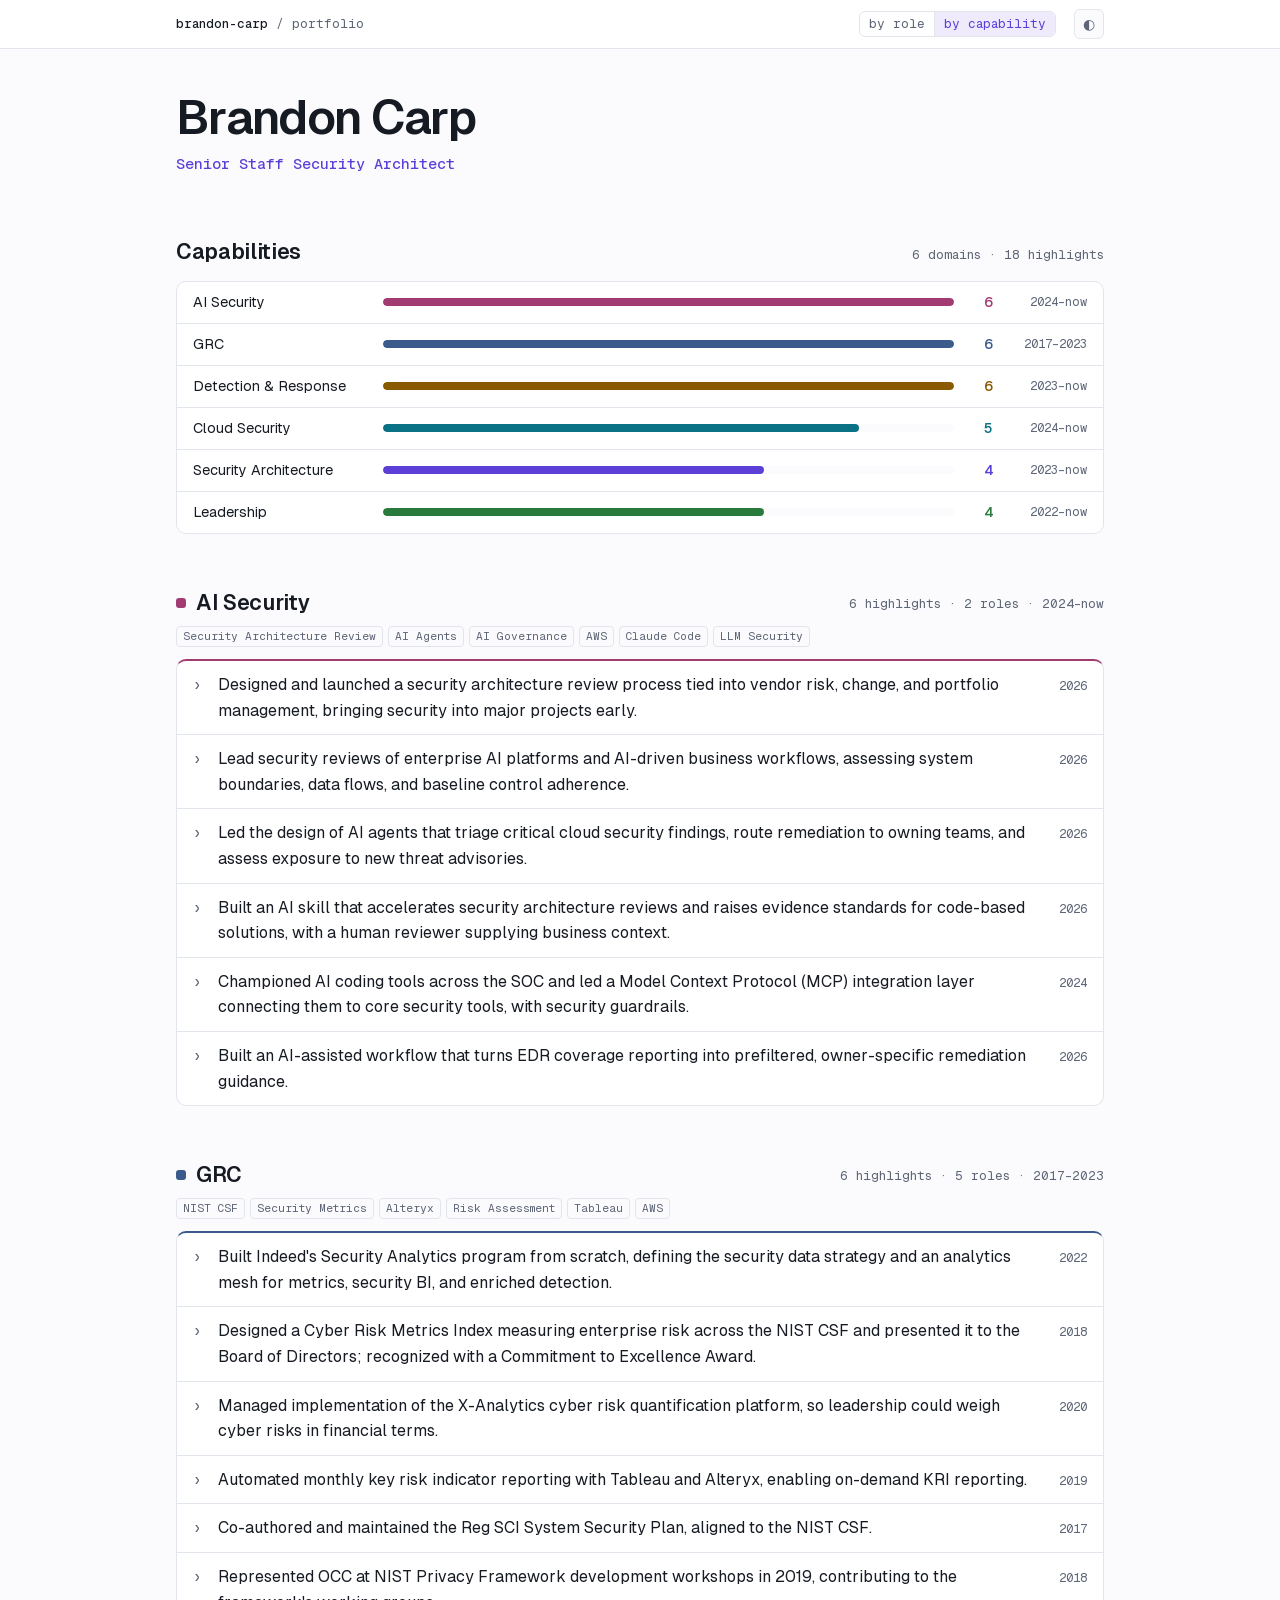
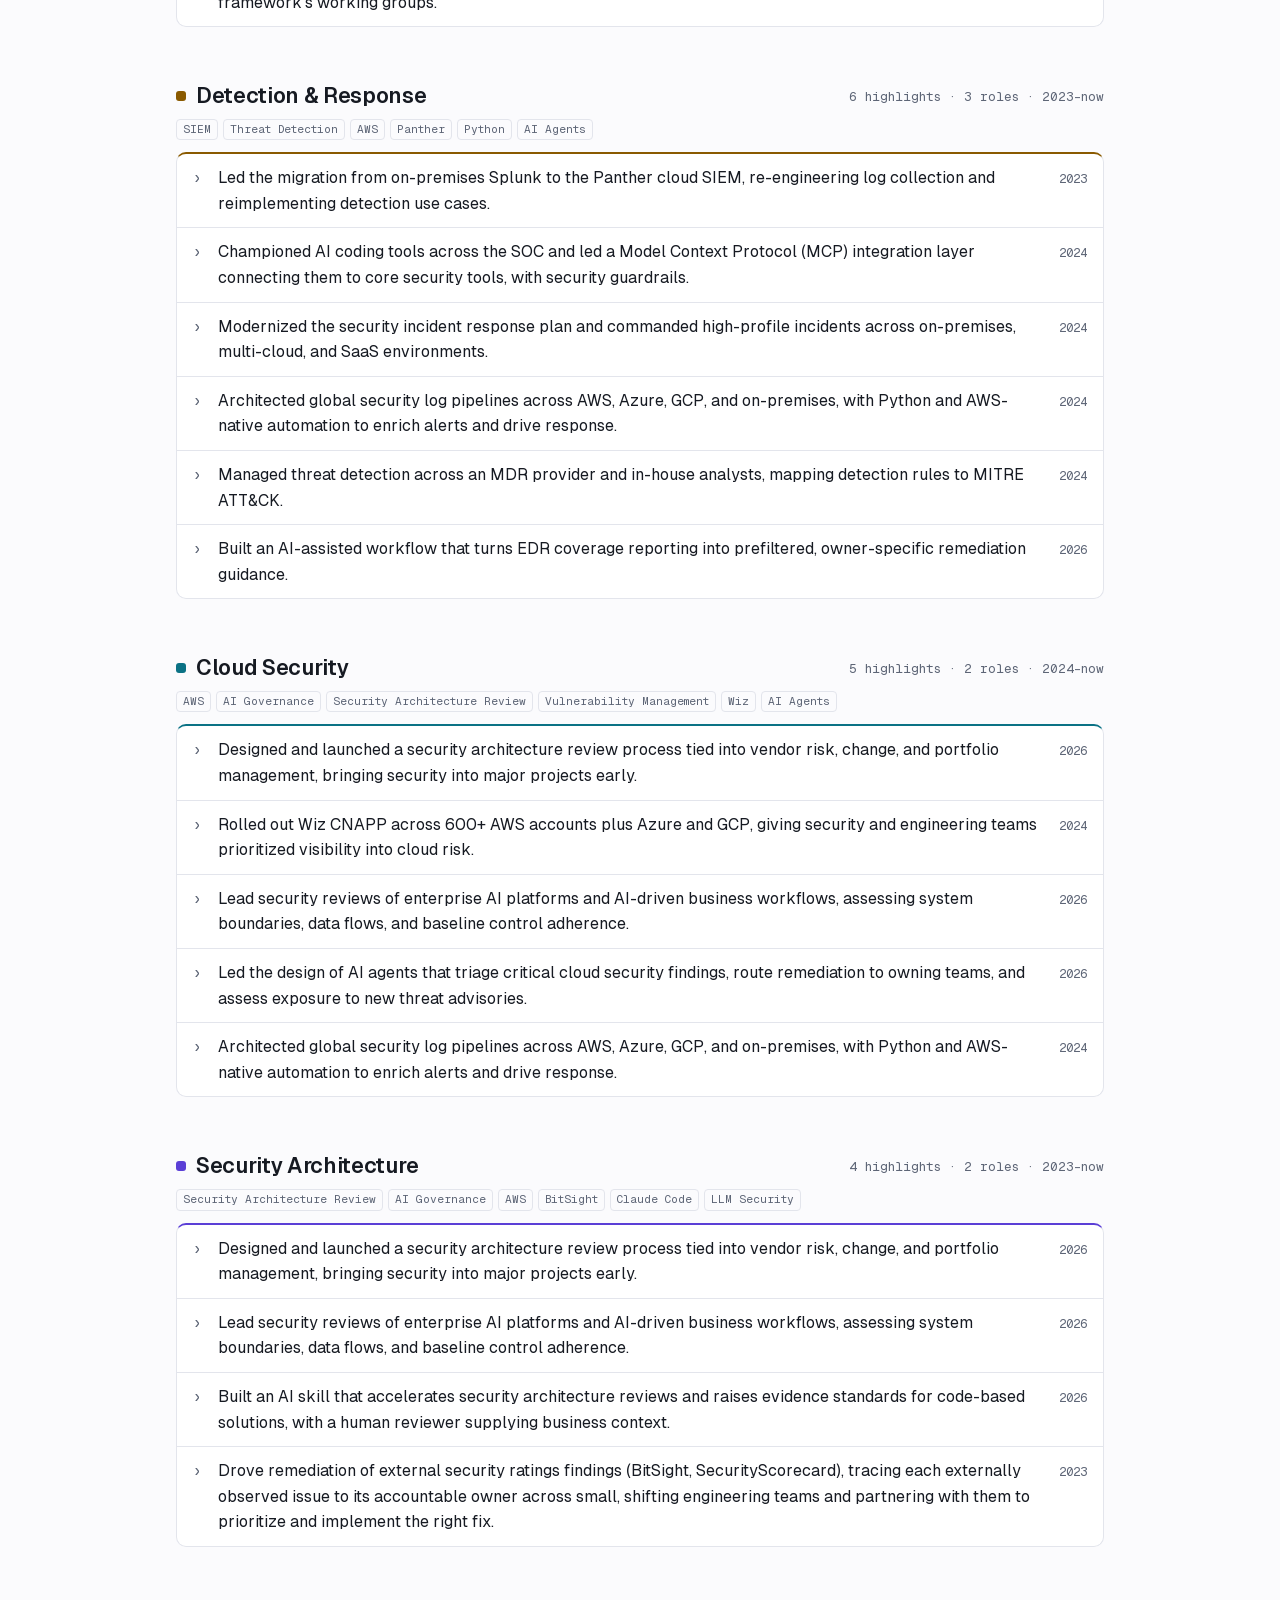
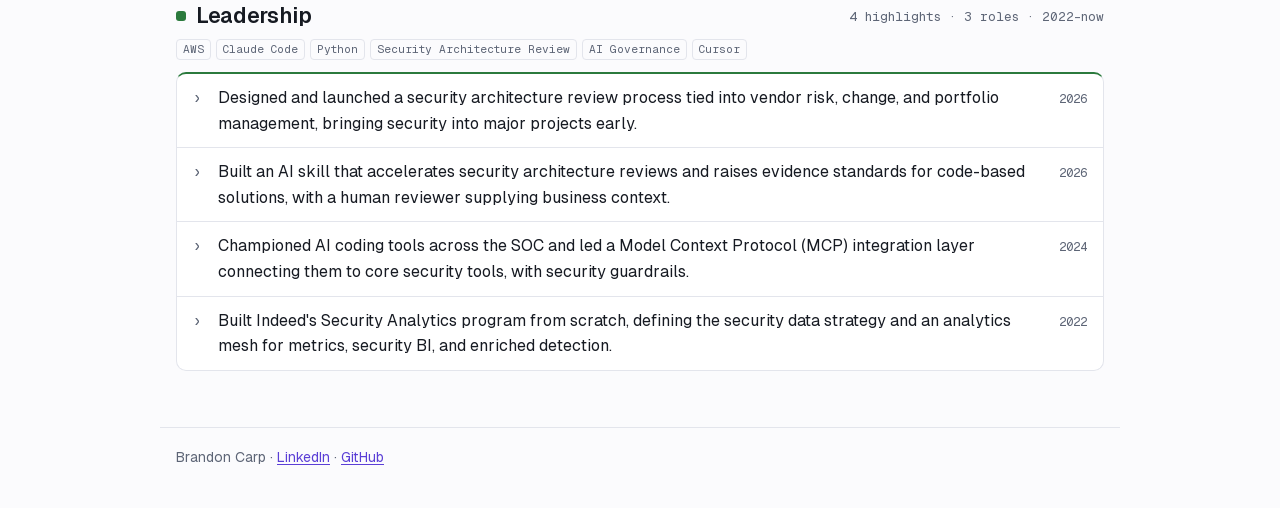
==== capabilities.html @ c4ec73d4 "site: publish from resume-management@253ec4c" ====
<!doctype html>
<html lang="en">
<head>
  <meta charset="utf-8">
  <meta name="viewport" content="width=device-width, initial-scale=1">
  <title>Brandon Carp · by capability</title>
  <meta name="description" content="Security architect on Diligent&#39;s Security Architecture and Engineering team, focused on cloud and AI security. I lead security architecture reviews, including reviews of enterprise AI platforms, and previously ran cloud security, threat detection, and incident response in Diligent&#39;s security operations. Earlier, I built security analytics and cyber risk metrics programs at Indeed and OCC.">
  <link rel="canonical" href="https://carpf1sh.github.io/resume/capabilities.html">
  <meta property="og:type" content="profile">
  <meta property="og:title" content="Brandon Carp · by capability">
  <meta property="og:description" content="Security architect on Diligent&#39;s Security Architecture and Engineering team, focused on cloud and AI security. I lead security architecture reviews, including reviews of enterprise AI platforms, and previously ran cloud security, threat detection, and incident response in Diligent&#39;s security operations. Earlier, I built security analytics and cyber risk metrics programs at Indeed and OCC.">
  <meta property="og:url" content="https://carpf1sh.github.io/resume/capabilities.html">
  <meta name="twitter:card" content="summary">
  <meta name="color-scheme" content="light dark">
  <link rel="preload" href="fonts/Geist-Variable.woff2" as="font" type="font/woff2" crossorigin>
  <link rel="stylesheet" href="style.css">
</head>
<body>
<a class="skip" href="#main">Skip to content</a>
<header class="bar">
  <div class="wrap">
    <a class="bar-id" href="./"><b>brandon-carp</b> / portfolio</a>
    <nav aria-label="Views">
      <span class="views"><a href="./">by role</a><a href="capabilities.html" aria-current="page">by capability</a></span>
      <button class="theme" type="button" aria-label="Toggle dark mode" hidden>◐</button>
    </nav>
  </div>
</header>

<main id="main" class="wrap">
  <div class="hero">
    <h1>Brandon Carp</h1>
<p class="headline">Senior Staff Security Architect</p>  </div>

  <section id="map" aria-labelledby="map-h">
    <div class="sec-head">
      <h2 id="map-h">Capabilities</h2>
      <span class="count">6 domains · 18 highlights</span>
    </div>
    <ol class="capmap">
      <li class="d-ai-security"><a href="#cap-ai-security">
        <span class="cm-label">AI Security</span>
        <span class="cm-bar" aria-hidden="true"><i style="--w: 100.0%"></i></span>
        <span class="cm-n">6</span>
        <time class="cm-span">2024–now</time>
      </a></li>
      <li class="d-grc"><a href="#cap-grc">
        <span class="cm-label">GRC</span>
        <span class="cm-bar" aria-hidden="true"><i style="--w: 100.0%"></i></span>
        <span class="cm-n">6</span>
        <time class="cm-span">2017–2023</time>
      </a></li>
      <li class="d-detection-response"><a href="#cap-detection-response">
        <span class="cm-label">Detection &amp; Response</span>
        <span class="cm-bar" aria-hidden="true"><i style="--w: 100.0%"></i></span>
        <span class="cm-n">6</span>
        <time class="cm-span">2023–now</time>
      </a></li>
      <li class="d-cloud-security"><a href="#cap-cloud-security">
        <span class="cm-label">Cloud Security</span>
        <span class="cm-bar" aria-hidden="true"><i style="--w: 83.3%"></i></span>
        <span class="cm-n">5</span>
        <time class="cm-span">2024–now</time>
      </a></li>
      <li class="d-security-architecture"><a href="#cap-security-architecture">
        <span class="cm-label">Security Architecture</span>
        <span class="cm-bar" aria-hidden="true"><i style="--w: 66.7%"></i></span>
        <span class="cm-n">4</span>
        <time class="cm-span">2023–now</time>
      </a></li>
      <li class="d-leadership"><a href="#cap-leadership">
        <span class="cm-label">Leadership</span>
        <span class="cm-bar" aria-hidden="true"><i style="--w: 66.7%"></i></span>
        <span class="cm-n">4</span>
        <time class="cm-span">2022–now</time>
      </a></li>
    </ol>
  </section>

  <section id="cap-ai-security" class="cap d-ai-security" aria-labelledby="cap-ai-security-h">
    <div class="sec-head">
      <h2 id="cap-ai-security-h">AI Security</h2>
      <span class="count">6 highlights · 2 roles · 2024–now</span>
    </div>
<p class="tags cap-skills"><span class="tag">Security Architecture Review</span><span class="tag">AI Agents</span><span class="tag">AI Governance</span><span class="tag">AWS</span><span class="tag">Claude Code</span><span class="tag">LLM Security</span></p>    <ul class="evidence">
      <li>
        <details class="ev">
          <summary><span class="ev-text">Designed and launched a security architecture review process tied into vendor risk, change, and portfolio management, bringing security into major projects early.</span><time>2026</time></summary>
          <div class="ev-more">
            <p class="meta"><a href="./#role-diligent-corporation-senior-staff-security-architect">Senior Staff Security Architect · Diligent Corporation</a> · <time>Apr 2026 – Present</time></p>
            <p class="tags">
<a class="pill d-security-architecture" href="#cap-security-architecture">Security Architecture</a><a class="pill d-cloud-security" href="#cap-cloud-security">Cloud Security</a><a class="pill d-leadership" href="#cap-leadership">Leadership</a><span class="tag">AI Governance</span><span class="tag">AWS</span><span class="tag">Risk Assessment</span><span class="tag">Security Architecture Review</span><span class="tag">Stakeholder Management</span><span class="tag">Third-Party Risk Management</span>            </p>
          </div>
        </details>
      </li>
      <li>
        <details class="ev">
          <summary><span class="ev-text">Lead security reviews of enterprise AI platforms and AI-driven business workflows, assessing system boundaries, data flows, and baseline control adherence.</span><time>2026</time></summary>
          <div class="ev-more">
            <p class="meta"><a href="./#role-diligent-corporation-senior-staff-security-architect">Senior Staff Security Architect · Diligent Corporation</a> · <time>Apr 2026 – Present</time></p>
            <p class="tags">
<a class="pill d-security-architecture" href="#cap-security-architecture">Security Architecture</a><a class="pill d-cloud-security" href="#cap-cloud-security">Cloud Security</a><span class="tag">AI Governance</span><span class="tag">AWS</span><span class="tag">LLM Security</span><span class="tag">Security Architecture Review</span>            </p>
          </div>
        </details>
      </li>
      <li>
        <details class="ev">
          <summary><span class="ev-text">Led the design of AI agents that triage critical cloud security findings, route remediation to owning teams, and assess exposure to new threat advisories.</span><time>2026</time></summary>
          <div class="ev-more">
            <p class="meta"><a href="./#role-diligent-corporation-senior-staff-security-architect">Senior Staff Security Architect · Diligent Corporation</a> · <time>Apr 2026 – Present</time></p>
            <p class="tags">
<a class="pill d-cloud-security" href="#cap-cloud-security">Cloud Security</a><span class="tag">AI Agents</span><span class="tag">Vulnerability Management</span><span class="tag">Wiz</span>            </p>
          </div>
        </details>
      </li>
      <li>
        <details class="ev">
          <summary><span class="ev-text">Built an AI skill that accelerates security architecture reviews and raises evidence standards for code-based solutions, with a human reviewer supplying business context.</span><time>2026</time></summary>
          <div class="ev-more">
            <p class="meta"><a href="./#role-diligent-corporation-senior-staff-security-architect">Senior Staff Security Architect · Diligent Corporation</a> · <time>Apr 2026 – Present</time></p>
            <p class="tags">
<a class="pill d-security-architecture" href="#cap-security-architecture">Security Architecture</a><a class="pill d-leadership" href="#cap-leadership">Leadership</a><span class="tag">Claude Code</span><span class="tag">Security Architecture Review</span>            </p>
          </div>
        </details>
      </li>
      <li>
        <details class="ev">
          <summary><span class="ev-text">Championed AI coding tools across the SOC and led a Model Context Protocol (MCP) integration layer connecting them to core security tools, with security guardrails.</span><time>2024</time></summary>
          <div class="ev-more">
            <p class="meta"><a href="./#role-diligent-corporation-manager-security-operations">Manager, Security Operations · Diligent Corporation</a> · <time>Apr 2024 – Mar 2026</time></p>
            <p class="tags">
<a class="pill d-leadership" href="#cap-leadership">Leadership</a><a class="pill d-detection-response" href="#cap-detection-response">Detection &amp; Response</a><span class="tag">Claude Code</span><span class="tag">Cursor</span><span class="tag">LLM Security</span><span class="tag">MCP</span><span class="tag">Python</span>            </p>
          </div>
        </details>
      </li>
      <li>
        <details class="ev">
          <summary><span class="ev-text">Built an AI-assisted workflow that turns EDR coverage reporting into prefiltered, owner-specific remediation guidance.</span><time>2026</time></summary>
          <div class="ev-more">
            <p class="meta"><a href="./#role-diligent-corporation-senior-staff-security-architect">Senior Staff Security Architect · Diligent Corporation</a> · <time>Apr 2026 – Present</time></p>
            <p class="tags">
<a class="pill d-detection-response" href="#cap-detection-response">Detection &amp; Response</a><span class="tag">AI Agents</span><span class="tag">Process Automation</span>            </p>
          </div>
        </details>
      </li>
    </ul>
  </section>
  <section id="cap-grc" class="cap d-grc" aria-labelledby="cap-grc-h">
    <div class="sec-head">
      <h2 id="cap-grc-h">GRC</h2>
      <span class="count">6 highlights · 5 roles · 2017–2023</span>
    </div>
<p class="tags cap-skills"><span class="tag">NIST CSF</span><span class="tag">Security Metrics</span><span class="tag">Alteryx</span><span class="tag">Risk Assessment</span><span class="tag">Tableau</span><span class="tag">AWS</span></p>    <ul class="evidence">
      <li>
        <details class="ev">
          <summary><span class="ev-text">Built Indeed&#39;s Security Analytics program from scratch, defining the security data strategy and an analytics mesh for metrics, security BI, and enriched detection.</span><time>2022</time></summary>
          <div class="ev-more">
            <p class="meta"><a href="./#role-indeed-senior-security-technical-program-manager-analytics">Senior Security Technical Program Manager, Analytics · Indeed</a> · <time>Mar 2022 – Mar 2023</time></p>
            <p class="tags">
<a class="pill d-leadership" href="#cap-leadership">Leadership</a><span class="tag">AWS</span><span class="tag">Data Analytics</span><span class="tag">Python</span><span class="tag">Security Metrics</span><span class="tag">Security Strategy</span><span class="tag">SIEM</span>            </p>
          </div>
        </details>
      </li>
      <li>
        <details class="ev">
          <summary><span class="ev-text">Designed a Cyber Risk Metrics Index measuring enterprise risk across the NIST CSF and presented it to the Board of Directors; recognized with a Commitment to Excellence Award.</span><time>2018</time></summary>
          <div class="ev-more">
            <p class="meta"><a href="./#role-occ-options-clearing-corporation-security-governance-analyst-analytics">Security Governance Analyst, Analytics · OCC (Options Clearing Corporation)</a> · <time>Jul 2018 – Sep 2019</time></p>
            <p class="tags">
<span class="tag">Alteryx</span><span class="tag">NIST CSF</span><span class="tag">Risk Assessment</span><span class="tag">Security Metrics</span><span class="tag">Tableau</span>            </p>
          </div>
        </details>
      </li>
      <li>
        <details class="ev">
          <summary><span class="ev-text">Managed implementation of the X-Analytics cyber risk quantification platform, so leadership could weigh cyber risks in financial terms.</span><time>2020</time></summary>
          <div class="ev-more">
            <p class="meta"><a href="./#role-occ-options-clearing-corporation-associate-principal-security-governance">Associate Principal, Security Governance · OCC (Options Clearing Corporation)</a> · <time>Oct 2020 – Feb 2022</time></p>
            <p class="tags">
<span class="tag">Cyber Risk Quantification</span><span class="tag">Risk Assessment</span>            </p>
          </div>
        </details>
      </li>
      <li>
        <details class="ev">
          <summary><span class="ev-text">Automated monthly key risk indicator reporting with Tableau and Alteryx, enabling on-demand KRI reporting.</span><time>2019</time></summary>
          <div class="ev-more">
            <p class="meta"><a href="./#role-occ-options-clearing-corporation-senior-security-governance-analyst-analytics">Senior Security Governance Analyst, Analytics · OCC (Options Clearing Corporation)</a> · <time>Sep 2019 – Oct 2020</time></p>
            <p class="tags">
<span class="tag">Alteryx</span><span class="tag">Security Metrics</span><span class="tag">Tableau</span>            </p>
          </div>
        </details>
      </li>
      <li>
        <details class="ev">
          <summary><span class="ev-text">Co-authored and maintained the Reg SCI System Security Plan, aligned to the NIST CSF.</span><time>2017</time></summary>
          <div class="ev-more">
            <p class="meta"><a href="./#role-fdm-group-security-governance-consultant-contractor-for-occ">Security Governance Consultant (contractor for OCC) · FDM Group</a> · <time>Aug 2017 – Jul 2018</time></p>
            <p class="tags">
<span class="tag">NIST CSF</span><span class="tag">Reg SCI</span>            </p>
          </div>
        </details>
      </li>
      <li>
        <details class="ev">
          <summary><span class="ev-text">Represented OCC at NIST Privacy Framework development workshops in 2019, contributing to the framework&#39;s working groups.</span><time>2018</time></summary>
          <div class="ev-more">
            <p class="meta"><a href="./#role-occ-options-clearing-corporation-security-governance-analyst-analytics">Security Governance Analyst, Analytics · OCC (Options Clearing Corporation)</a> · <time>Jul 2018 – Sep 2019</time></p>
            <p class="tags">
<span class="tag">NIST CSF</span><span class="tag">NIST Privacy Framework</span>            </p>
          </div>
        </details>
      </li>
    </ul>
  </section>
  <section id="cap-detection-response" class="cap d-detection-response" aria-labelledby="cap-detection-response-h">
    <div class="sec-head">
      <h2 id="cap-detection-response-h">Detection &amp; Response</h2>
      <span class="count">6 highlights · 3 roles · 2023–now</span>
    </div>
<p class="tags cap-skills"><span class="tag">SIEM</span><span class="tag">Threat Detection</span><span class="tag">AWS</span><span class="tag">Panther</span><span class="tag">Python</span><span class="tag">AI Agents</span></p>    <ul class="evidence">
      <li>
        <details class="ev">
          <summary><span class="ev-text">Led the migration from on-premises Splunk to the Panther cloud SIEM, re-engineering log collection and reimplementing detection use cases.</span><time>2023</time></summary>
          <div class="ev-more">
            <p class="meta"><a href="./#role-diligent-corporation-senior-security-operations-analyst">Senior Security Operations Analyst · Diligent Corporation</a> · <time>May 2023 – Apr 2024</time></p>
            <p class="tags">
<span class="tag">FluentBit</span><span class="tag">Panther</span><span class="tag">SIEM</span><span class="tag">Threat Detection</span>            </p>
          </div>
        </details>
      </li>
      <li>
        <details class="ev">
          <summary><span class="ev-text">Championed AI coding tools across the SOC and led a Model Context Protocol (MCP) integration layer connecting them to core security tools, with security guardrails.</span><time>2024</time></summary>
          <div class="ev-more">
            <p class="meta"><a href="./#role-diligent-corporation-manager-security-operations">Manager, Security Operations · Diligent Corporation</a> · <time>Apr 2024 – Mar 2026</time></p>
            <p class="tags">
<a class="pill d-leadership" href="#cap-leadership">Leadership</a><a class="pill d-ai-security" href="#cap-ai-security">AI Security</a><span class="tag">Claude Code</span><span class="tag">Cursor</span><span class="tag">LLM Security</span><span class="tag">MCP</span><span class="tag">Python</span>            </p>
          </div>
        </details>
      </li>
      <li>
        <details class="ev">
          <summary><span class="ev-text">Modernized the security incident response plan and commanded high-profile incidents across on-premises, multi-cloud, and SaaS environments.</span><time>2024</time></summary>
          <div class="ev-more">
            <p class="meta"><a href="./#role-diligent-corporation-manager-security-operations">Manager, Security Operations · Diligent Corporation</a> · <time>Apr 2024 – Mar 2026</time></p>
            <p class="tags">
<span class="tag">AWS</span><span class="tag">Azure</span><span class="tag">GCP</span><span class="tag">Incident Response</span>            </p>
          </div>
        </details>
      </li>
      <li>
        <details class="ev">
          <summary><span class="ev-text">Architected global security log pipelines across AWS, Azure, GCP, and on-premises, with Python and AWS-native automation to enrich alerts and drive response.</span><time>2024</time></summary>
          <div class="ev-more">
            <p class="meta"><a href="./#role-diligent-corporation-manager-security-operations">Manager, Security Operations · Diligent Corporation</a> · <time>Apr 2024 – Mar 2026</time></p>
            <p class="tags">
<a class="pill d-cloud-security" href="#cap-cloud-security">Cloud Security</a><span class="tag">AWS</span><span class="tag">CloudTrail</span><span class="tag">GuardDuty</span><span class="tag">Lambda</span><span class="tag">Python</span><span class="tag">SIEM</span><span class="tag">Threat Detection</span>            </p>
          </div>
        </details>
      </li>
      <li>
        <details class="ev">
          <summary><span class="ev-text">Managed threat detection across an MDR provider and in-house analysts, mapping detection rules to MITRE ATT&amp;CK.</span><time>2024</time></summary>
          <div class="ev-more">
            <p class="meta"><a href="./#role-diligent-corporation-manager-security-operations">Manager, Security Operations · Diligent Corporation</a> · <time>Apr 2024 – Mar 2026</time></p>
            <p class="tags">
<span class="tag">MITRE ATT&amp;CK</span><span class="tag">Panther</span><span class="tag">SIEM</span><span class="tag">Threat Detection</span>            </p>
          </div>
        </details>
      </li>
      <li>
        <details class="ev">
          <summary><span class="ev-text">Built an AI-assisted workflow that turns EDR coverage reporting into prefiltered, owner-specific remediation guidance.</span><time>2026</time></summary>
          <div class="ev-more">
            <p class="meta"><a href="./#role-diligent-corporation-senior-staff-security-architect">Senior Staff Security Architect · Diligent Corporation</a> · <time>Apr 2026 – Present</time></p>
            <p class="tags">
<a class="pill d-ai-security" href="#cap-ai-security">AI Security</a><span class="tag">AI Agents</span><span class="tag">Process Automation</span>            </p>
          </div>
        </details>
      </li>
    </ul>
  </section>
  <section id="cap-cloud-security" class="cap d-cloud-security" aria-labelledby="cap-cloud-security-h">
    <div class="sec-head">
      <h2 id="cap-cloud-security-h">Cloud Security</h2>
      <span class="count">5 highlights · 2 roles · 2024–now</span>
    </div>
<p class="tags cap-skills"><span class="tag">AWS</span><span class="tag">AI Governance</span><span class="tag">Security Architecture Review</span><span class="tag">Vulnerability Management</span><span class="tag">Wiz</span><span class="tag">AI Agents</span></p>    <ul class="evidence">
      <li>
        <details class="ev">
          <summary><span class="ev-text">Designed and launched a security architecture review process tied into vendor risk, change, and portfolio management, bringing security into major projects early.</span><time>2026</time></summary>
          <div class="ev-more">
            <p class="meta"><a href="./#role-diligent-corporation-senior-staff-security-architect">Senior Staff Security Architect · Diligent Corporation</a> · <time>Apr 2026 – Present</time></p>
            <p class="tags">
<a class="pill d-security-architecture" href="#cap-security-architecture">Security Architecture</a><a class="pill d-ai-security" href="#cap-ai-security">AI Security</a><a class="pill d-leadership" href="#cap-leadership">Leadership</a><span class="tag">AI Governance</span><span class="tag">AWS</span><span class="tag">Risk Assessment</span><span class="tag">Security Architecture Review</span><span class="tag">Stakeholder Management</span><span class="tag">Third-Party Risk Management</span>            </p>
          </div>
        </details>
      </li>
      <li>
        <details class="ev">
          <summary><span class="ev-text">Rolled out Wiz CNAPP across 600+ AWS accounts plus Azure and GCP, giving security and engineering teams prioritized visibility into cloud risk.</span><time>2024</time></summary>
          <div class="ev-more">
            <p class="meta"><a href="./#role-diligent-corporation-manager-security-operations">Manager, Security Operations · Diligent Corporation</a> · <time>Apr 2024 – Mar 2026</time></p>
            <p class="tags">
<span class="tag">AWS</span><span class="tag">Azure</span><span class="tag">CNAPP</span><span class="tag">CSPM</span><span class="tag">GCP</span><span class="tag">Vulnerability Management</span><span class="tag">Wiz</span>            </p>
          </div>
        </details>
      </li>
      <li>
        <details class="ev">
          <summary><span class="ev-text">Lead security reviews of enterprise AI platforms and AI-driven business workflows, assessing system boundaries, data flows, and baseline control adherence.</span><time>2026</time></summary>
          <div class="ev-more">
            <p class="meta"><a href="./#role-diligent-corporation-senior-staff-security-architect">Senior Staff Security Architect · Diligent Corporation</a> · <time>Apr 2026 – Present</time></p>
            <p class="tags">
<a class="pill d-ai-security" href="#cap-ai-security">AI Security</a><a class="pill d-security-architecture" href="#cap-security-architecture">Security Architecture</a><span class="tag">AI Governance</span><span class="tag">AWS</span><span class="tag">LLM Security</span><span class="tag">Security Architecture Review</span>            </p>
          </div>
        </details>
      </li>
      <li>
        <details class="ev">
          <summary><span class="ev-text">Led the design of AI agents that triage critical cloud security findings, route remediation to owning teams, and assess exposure to new threat advisories.</span><time>2026</time></summary>
          <div class="ev-more">
            <p class="meta"><a href="./#role-diligent-corporation-senior-staff-security-architect">Senior Staff Security Architect · Diligent Corporation</a> · <time>Apr 2026 – Present</time></p>
            <p class="tags">
<a class="pill d-ai-security" href="#cap-ai-security">AI Security</a><span class="tag">AI Agents</span><span class="tag">Vulnerability Management</span><span class="tag">Wiz</span>            </p>
          </div>
        </details>
      </li>
      <li>
        <details class="ev">
          <summary><span class="ev-text">Architected global security log pipelines across AWS, Azure, GCP, and on-premises, with Python and AWS-native automation to enrich alerts and drive response.</span><time>2024</time></summary>
          <div class="ev-more">
            <p class="meta"><a href="./#role-diligent-corporation-manager-security-operations">Manager, Security Operations · Diligent Corporation</a> · <time>Apr 2024 – Mar 2026</time></p>
            <p class="tags">
<a class="pill d-detection-response" href="#cap-detection-response">Detection &amp; Response</a><span class="tag">AWS</span><span class="tag">CloudTrail</span><span class="tag">GuardDuty</span><span class="tag">Lambda</span><span class="tag">Python</span><span class="tag">SIEM</span><span class="tag">Threat Detection</span>            </p>
          </div>
        </details>
      </li>
    </ul>
  </section>
  <section id="cap-security-architecture" class="cap d-security-architecture" aria-labelledby="cap-security-architecture-h">
    <div class="sec-head">
      <h2 id="cap-security-architecture-h">Security Architecture</h2>
      <span class="count">4 highlights · 2 roles · 2023–now</span>
    </div>
<p class="tags cap-skills"><span class="tag">Security Architecture Review</span><span class="tag">AI Governance</span><span class="tag">AWS</span><span class="tag">BitSight</span><span class="tag">Claude Code</span><span class="tag">LLM Security</span></p>    <ul class="evidence">
      <li>
        <details class="ev">
          <summary><span class="ev-text">Designed and launched a security architecture review process tied into vendor risk, change, and portfolio management, bringing security into major projects early.</span><time>2026</time></summary>
          <div class="ev-more">
            <p class="meta"><a href="./#role-diligent-corporation-senior-staff-security-architect">Senior Staff Security Architect · Diligent Corporation</a> · <time>Apr 2026 – Present</time></p>
            <p class="tags">
<a class="pill d-ai-security" href="#cap-ai-security">AI Security</a><a class="pill d-cloud-security" href="#cap-cloud-security">Cloud Security</a><a class="pill d-leadership" href="#cap-leadership">Leadership</a><span class="tag">AI Governance</span><span class="tag">AWS</span><span class="tag">Risk Assessment</span><span class="tag">Security Architecture Review</span><span class="tag">Stakeholder Management</span><span class="tag">Third-Party Risk Management</span>            </p>
          </div>
        </details>
      </li>
      <li>
        <details class="ev">
          <summary><span class="ev-text">Lead security reviews of enterprise AI platforms and AI-driven business workflows, assessing system boundaries, data flows, and baseline control adherence.</span><time>2026</time></summary>
          <div class="ev-more">
            <p class="meta"><a href="./#role-diligent-corporation-senior-staff-security-architect">Senior Staff Security Architect · Diligent Corporation</a> · <time>Apr 2026 – Present</time></p>
            <p class="tags">
<a class="pill d-ai-security" href="#cap-ai-security">AI Security</a><a class="pill d-cloud-security" href="#cap-cloud-security">Cloud Security</a><span class="tag">AI Governance</span><span class="tag">AWS</span><span class="tag">LLM Security</span><span class="tag">Security Architecture Review</span>            </p>
          </div>
        </details>
      </li>
      <li>
        <details class="ev">
          <summary><span class="ev-text">Built an AI skill that accelerates security architecture reviews and raises evidence standards for code-based solutions, with a human reviewer supplying business context.</span><time>2026</time></summary>
          <div class="ev-more">
            <p class="meta"><a href="./#role-diligent-corporation-senior-staff-security-architect">Senior Staff Security Architect · Diligent Corporation</a> · <time>Apr 2026 – Present</time></p>
            <p class="tags">
<a class="pill d-ai-security" href="#cap-ai-security">AI Security</a><a class="pill d-leadership" href="#cap-leadership">Leadership</a><span class="tag">Claude Code</span><span class="tag">Security Architecture Review</span>            </p>
          </div>
        </details>
      </li>
      <li>
        <details class="ev">
          <summary><span class="ev-text">Drove remediation of external security ratings findings (BitSight, SecurityScorecard), tracing each externally observed issue to its accountable owner across small, shifting engineering teams and partnering with them to prioritize and implement the right fix.</span><time>2023</time></summary>
          <div class="ev-more">
            <p class="meta"><a href="./#role-diligent-corporation-senior-security-operations-analyst">Senior Security Operations Analyst · Diligent Corporation</a> · <time>May 2023 – Apr 2024</time></p>
            <p class="tags">
<span class="tag">BitSight</span><span class="tag">SecurityScorecard</span><span class="tag">Vulnerability Management</span>            </p>
          </div>
        </details>
      </li>
    </ul>
  </section>
  <section id="cap-leadership" class="cap d-leadership" aria-labelledby="cap-leadership-h">
    <div class="sec-head">
      <h2 id="cap-leadership-h">Leadership</h2>
      <span class="count">4 highlights · 3 roles · 2022–now</span>
    </div>
<p class="tags cap-skills"><span class="tag">AWS</span><span class="tag">Claude Code</span><span class="tag">Python</span><span class="tag">Security Architecture Review</span><span class="tag">AI Governance</span><span class="tag">Cursor</span></p>    <ul class="evidence">
      <li>
        <details class="ev">
          <summary><span class="ev-text">Designed and launched a security architecture review process tied into vendor risk, change, and portfolio management, bringing security into major projects early.</span><time>2026</time></summary>
          <div class="ev-more">
            <p class="meta"><a href="./#role-diligent-corporation-senior-staff-security-architect">Senior Staff Security Architect · Diligent Corporation</a> · <time>Apr 2026 – Present</time></p>
            <p class="tags">
<a class="pill d-security-architecture" href="#cap-security-architecture">Security Architecture</a><a class="pill d-ai-security" href="#cap-ai-security">AI Security</a><a class="pill d-cloud-security" href="#cap-cloud-security">Cloud Security</a><span class="tag">AI Governance</span><span class="tag">AWS</span><span class="tag">Risk Assessment</span><span class="tag">Security Architecture Review</span><span class="tag">Stakeholder Management</span><span class="tag">Third-Party Risk Management</span>            </p>
          </div>
        </details>
      </li>
      <li>
        <details class="ev">
          <summary><span class="ev-text">Built an AI skill that accelerates security architecture reviews and raises evidence standards for code-based solutions, with a human reviewer supplying business context.</span><time>2026</time></summary>
          <div class="ev-more">
            <p class="meta"><a href="./#role-diligent-corporation-senior-staff-security-architect">Senior Staff Security Architect · Diligent Corporation</a> · <time>Apr 2026 – Present</time></p>
            <p class="tags">
<a class="pill d-security-architecture" href="#cap-security-architecture">Security Architecture</a><a class="pill d-ai-security" href="#cap-ai-security">AI Security</a><span class="tag">Claude Code</span><span class="tag">Security Architecture Review</span>            </p>
          </div>
        </details>
      </li>
      <li>
        <details class="ev">
          <summary><span class="ev-text">Championed AI coding tools across the SOC and led a Model Context Protocol (MCP) integration layer connecting them to core security tools, with security guardrails.</span><time>2024</time></summary>
          <div class="ev-more">
            <p class="meta"><a href="./#role-diligent-corporation-manager-security-operations">Manager, Security Operations · Diligent Corporation</a> · <time>Apr 2024 – Mar 2026</time></p>
            <p class="tags">
<a class="pill d-detection-response" href="#cap-detection-response">Detection &amp; Response</a><a class="pill d-ai-security" href="#cap-ai-security">AI Security</a><span class="tag">Claude Code</span><span class="tag">Cursor</span><span class="tag">LLM Security</span><span class="tag">MCP</span><span class="tag">Python</span>            </p>
          </div>
        </details>
      </li>
      <li>
        <details class="ev">
          <summary><span class="ev-text">Built Indeed&#39;s Security Analytics program from scratch, defining the security data strategy and an analytics mesh for metrics, security BI, and enriched detection.</span><time>2022</time></summary>
          <div class="ev-more">
            <p class="meta"><a href="./#role-indeed-senior-security-technical-program-manager-analytics">Senior Security Technical Program Manager, Analytics · Indeed</a> · <time>Mar 2022 – Mar 2023</time></p>
            <p class="tags">
<a class="pill d-grc" href="#cap-grc">GRC</a><span class="tag">AWS</span><span class="tag">Data Analytics</span><span class="tag">Python</span><span class="tag">Security Metrics</span><span class="tag">Security Strategy</span><span class="tag">SIEM</span>            </p>
          </div>
        </details>
      </li>
    </ul>
  </section>
</main>

<footer class="wrap foot">
  <p>Brandon Carp · <a href="https://www.linkedin.com/in/brandoncarp" rel="me noopener">LinkedIn</a> · <a href="https://github.com/carpf1sh" rel="me noopener">GitHub</a></p>
</footer>
<script src="site.js"></script>
</body>
</html>
---- style.css ----
/* "Signal" design language: the portfolio set like a well-made security product.
   Geist for text, Geist Mono for data (dates, pills, filters). Each domain owns one
   color, used the same way in pills, stat tiles, and the skills matrix. */
/* Self-hosted so the page makes no third-party requests (Geist 1.3.1, SIL OFL: fonts/LICENSE.txt). */
@font-face {
  font-family: "Geist";
  src: url("fonts/Geist-Variable.woff2") format("woff2");
  font-weight: 100 900;
  font-style: normal;
  font-display: swap;
}
@font-face {
  font-family: "Geist Mono";
  src: url("fonts/GeistMono-Variable.woff2") format("woff2");
  font-weight: 100 900;
  font-style: normal;
  font-display: swap;
}
:root {
  --bg: #fbfbfd;
  --surface: #ffffff;
  --text: #161a22;
  --muted: #5d6576;
  --line: #e3e5ec;
  --accent: #5b3fd6;
  --accent-wash: #efebfd;
  --hit: 91 63 214;
  /* domain colors (AA on --surface) */
  --d-security-architecture: #5b3fd6;
  --d-cloud-security: #0b7285;
  --d-ai-security: #a23b72;
  --d-detection-response: #8a5a00;
  --d-grc: #3b5b8c;
  --d-leadership: #2b7a3d;
  --d-appsec: #c0362c;
  --d-iam: #1f64b0;
  --d-devsecops: #5f6b00;
  --d-data-security: #a34a14;
  --d-network-security: #7a3aa8;
  --d-other: #5d6576;
  /* career track: degrees and certifications (roles use --accent) */
  --tk-degree: #1d7a55;
  --tk-cert: #b8481e;
  --f-text: "Geist", system-ui, -apple-system, "Segoe UI", Roboto, sans-serif;
  --f-mono: "Geist Mono", ui-monospace, SFMono-Regular, Consolas, "Liberation Mono", monospace;
  color-scheme: light;
}
@media (prefers-color-scheme: dark) {
  :root:not([data-theme="light"]) {
    --bg: #0d1017;
    --surface: #141823;
    --text: #e7e9f0;
    --muted: #8d95a8;
    --line: #232938;
    --accent: #b3a4ff;
    --accent-wash: #211c3d;
    --hit: 179 164 255;
    --d-security-architecture: #b3a4ff;
    --d-cloud-security: #5fd0e0;
    --d-ai-security: #f39bc8;
    --d-detection-response: #f2c26b;
    --d-grc: #9db8e6;
    --d-leadership: #8fd6a0;
    --d-appsec: #ff958a;
    --d-iam: #8cc0ff;
    --d-devsecops: #c8d26a;
    --d-data-security: #f5ac7c;
    --d-network-security: #d3a8ff;
    --d-other: #8d95a8;
    --tk-degree: #6fd3a5;
    --tk-cert: #f4a27a;
    color-scheme: dark;
  }
}
:root[data-theme="dark"] {
  --bg: #0d1017;
  --surface: #141823;
  --text: #e7e9f0;
  --muted: #8d95a8;
  --line: #232938;
  --accent: #b3a4ff;
  --accent-wash: #211c3d;
  --hit: 179 164 255;
  --d-security-architecture: #b3a4ff;
  --d-cloud-security: #5fd0e0;
  --d-ai-security: #f39bc8;
  --d-detection-response: #f2c26b;
  --d-grc: #9db8e6;
  --d-leadership: #8fd6a0;
  --d-appsec: #ff958a;
  --d-iam: #8cc0ff;
  --d-devsecops: #c8d26a;
  --d-data-security: #f5ac7c;
  --d-network-security: #d3a8ff;
  --d-other: #8d95a8;
  --tk-degree: #6fd3a5;
  --tk-cert: #f4a27a;
  color-scheme: dark;
}

* { box-sizing: border-box; }
html { -webkit-text-size-adjust: 100%; }
body {
  margin: 0;
  background: var(--bg);
  color: var(--text);
  font: 16px/1.6 var(--f-text);
}
a { color: var(--accent); text-underline-offset: 2px; }
h1, h2, h3 { line-height: 1.2; text-wrap: balance; }
p { margin: 0; }
.mono { font-family: var(--f-mono); }
.wrap { max-width: 960px; margin: 0 auto; padding: 0 16px; }
.skip { position: absolute; left: -9999px; }
.skip:focus { left: 16px; top: 8px; background: var(--surface); padding: 4px 8px; z-index: 2; }
:focus-visible { outline: 2px solid var(--accent); outline-offset: 2px; }

/* --- top bar --- */
.bar { border-bottom: 1px solid var(--line); background: var(--surface); font: 0.8rem/1 var(--f-mono); }
.bar .wrap { display: flex; flex-wrap: wrap; align-items: center; justify-content: space-between; gap: 8px 16px; min-height: 48px; padding-block: 8px; }
.bar-id { color: var(--muted); text-decoration: none; }
.bar-id b { color: var(--text); font-weight: 500; }
.bar nav { display: flex; flex-wrap: wrap; align-items: center; gap: 4px 18px; }
.bar nav a { color: var(--muted); text-decoration: none; }
.bar nav a:hover { color: var(--text); }
.bar nav a.resume-pdf { color: var(--accent); }
.theme {
  border: 1px solid var(--line); background: var(--bg); color: var(--muted);
  border-radius: 6px; width: 30px; height: 30px; cursor: pointer; font-size: 0.9rem; line-height: 1;
}
.theme:hover { color: var(--text); }

/* --- hero --- */
.hero { padding: 44px 0 8px; }
.hero h1 { margin: 0; font-size: clamp(2.1rem, 5.5vw, 3rem); font-weight: 600; letter-spacing: -0.035em; line-height: 1.05; }
.headline { margin-top: 10px; font: 500 0.95rem/1.4 var(--f-mono); color: var(--accent); }
.headline .location { color: var(--muted); font-weight: 400; }
.summary { max-width: 64ch; margin-top: 16px; color: var(--muted); font-size: 1.05rem; }
.links { display: flex; flex-wrap: wrap; gap: 8px; margin-top: 20px; }
.links a {
  font: 500 0.82rem/1 var(--f-mono); text-decoration: none; color: var(--text);
  border: 1px solid var(--line); background: var(--surface); border-radius: 6px; padding: 8px 12px;
}
.links a:hover { border-color: var(--accent); }
.links a.resume-pdf { background: var(--text); border-color: var(--text); color: var(--bg); }

/* --- domain stat tiles (also the domain filter) --- */
.domains { list-style: none; margin: 28px 0 0; padding: 0; display: grid; gap: 0; grid-template-columns: repeat(auto-fit, minmax(150px, 1fr));
  border: 1px solid var(--line); border-radius: 10px; background: var(--surface); overflow: hidden; }
.domains li { display: flex; border-right: 1px solid var(--line); border-bottom: 1px solid var(--line); margin: 0 -1px -1px 0; }
.dtile {
  --c: var(--d-other);
  flex: 1; display: grid; gap: 2px; align-content: start; text-align: left; cursor: default;
  font: inherit; color: inherit; background: none; border: 0; padding: 14px 16px; position: relative;
}
.dtile b { font-size: 1.6rem; font-weight: 600; letter-spacing: -0.02em; line-height: 1.1; font-variant-numeric: tabular-nums; color: var(--c); }
.dtile span { font-size: 0.82rem; color: var(--muted); line-height: 1.35; }
.dtile small { font: 0.7rem var(--f-mono); color: var(--muted); }
.js .dtile { cursor: pointer; }
.js .dtile:hover { background: var(--bg); }
.dtile[aria-pressed="true"] { background: var(--accent-wash); }
.dtile[aria-pressed="true"]::after { content: ""; position: absolute; left: 0; right: 0; bottom: 0; height: 3px; background: var(--c); }

/* domain colour hooks */
.d-security-architecture { --c: var(--d-security-architecture); }
.d-cloud-security { --c: var(--d-cloud-security); }
.d-ai-security { --c: var(--d-ai-security); }
.d-detection-response { --c: var(--d-detection-response); }
.d-grc { --c: var(--d-grc); }
.d-leadership { --c: var(--d-leadership); }
.d-appsec { --c: var(--d-appsec); }
.d-iam { --c: var(--d-iam); }
.d-devsecops { --c: var(--d-devsecops); }
.d-data-security { --c: var(--d-data-security); }
.d-network-security { --c: var(--d-network-security); }

/* --- sections --- */
section { margin: 56px 0; scroll-margin-top: 16px; }
/* Entries the career track links to: land with room above, and flash so the eye finds them. */
.role, .card { scroll-margin-top: 16px; }
.role:target, .card:target { animation: tk-flash 1.6s ease-out; }
@keyframes tk-flash { from { background: color-mix(in srgb, var(--accent) 14%, transparent); } }
@media (prefers-reduced-motion: reduce) { .role:target, .card:target { animation: none; outline: 2px solid var(--accent); } }
.sec-head { display: flex; flex-wrap: wrap; align-items: baseline; justify-content: space-between; gap: 4px 16px; margin-bottom: 16px; }
h2 { font-size: 1.35rem; font-weight: 600; letter-spacing: -0.015em; margin: 0; }
.sec-head .count, .note { font: 0.8rem var(--f-mono); color: var(--muted); }
.note { margin: -6px 0 14px; }

/* --- career track: roles on main, degrees branch and merge, certs branch and end when they lapse --- */
.track { margin: 0 0 18px; padding: 14px 16px 12px; border: 1px solid var(--line); border-radius: 10px; background: var(--surface); }
.tk { display: block; width: 100%; height: auto; overflow: visible; }
.tk-narrow { display: none; max-width: 420px; }
.tk-ln { fill: none; stroke-width: 2; }
.tk-ln-role { stroke: var(--accent); stroke-width: 2.5; }
.tk-ln-deg { stroke: var(--tk-degree); }
.tk-ln-cert { stroke: var(--tk-cert); }
.tk-dot { fill: var(--surface); stroke: var(--accent); stroke-width: 2; }
.tk-dot-deg, .tk-tip-deg { stroke: var(--tk-degree); }
.tk-tip { fill: var(--surface); stroke-width: 2; }
.tk-tip-cert { stroke: var(--tk-cert); }
.tk-diamond { fill: var(--tk-cert); stroke: var(--tk-cert); stroke-width: 2; }
.tk-x { stroke: var(--muted); stroke-width: 2; }
.tk-tick { stroke: var(--line); }
.tk-tx { font: 11px var(--f-mono); fill: var(--text); }
.tk-tx-muted { fill: var(--muted); }
.tk-tx-deg { fill: var(--tk-degree); }
.tk-tx-cert { fill: var(--tk-cert); }
.tk-hit { outline: none; }
.tk-hit { cursor: pointer; }
.tk-hit:hover > *, .tk-hit:focus-visible > *, .tk-hit.on > * { stroke-width: 3.5; }
.tk-hit:focus-visible > * { stroke: var(--text); }
.tk-detail { display: flex; flex-wrap: wrap; align-items: baseline; justify-content: space-between; gap: 2px 16px;
  margin-top: 10px; padding: 8px 12px; border-radius: 6px; background: var(--bg); font-size: 0.88rem; }
.tk-detail[hidden] { display: none; }
.tk-detail time { font: 0.78rem var(--f-mono); color: var(--muted); white-space: nowrap; }
.lapsed { font: 0.7rem/1 var(--f-mono); color: var(--muted); border: 1px dashed var(--muted); border-radius: 4px; padding: 2px 5px; }
@media (max-width: 600px) {
  .tk-wide { display: none; }
  .tk-narrow { display: block; }
}

/* --- filter --- */
.filters { margin-bottom: 18px; display: grid; gap: 10px; }
.query {
  display: flex; align-items: center; gap: 10px; border: 1px solid var(--line); background: var(--surface);
  border-radius: 8px; padding: 0 12px; font: 0.88rem var(--f-mono); color: var(--muted);
}
.query:focus-within { border-color: var(--accent); }
.query label { flex: none; }
.query input {
  flex: 1; min-width: 0; font: inherit; color: var(--text); background: none; border: 0; padding: 10px 0; outline: none;
}
.query input::placeholder { color: var(--muted); opacity: 0.8; }
.query kbd { font: inherit; font-size: 0.72rem; border: 1px solid var(--line); border-radius: 4px; padding: 1px 6px; flex: none; }
.chips { display: flex; flex-wrap: wrap; gap: 6px; }
.chip {
  font: 0.76rem/1 var(--f-mono); cursor: pointer;
  border: 1px solid var(--line); background: var(--surface); color: var(--muted);
  border-radius: 5px; padding: 6px 8px;
}
.chip:hover { color: var(--text); border-color: var(--muted); }
.chip[aria-pressed="true"] { background: var(--accent-wash); border-color: var(--accent); color: var(--accent); }
.chips.collapsed .chip-extra:not([aria-pressed="true"]) { display: none; }
.chip-more { border-style: dashed; }
.filter-status { display: flex; flex-wrap: wrap; align-items: center; gap: 6px 8px; font: 0.8rem var(--f-mono); color: var(--muted); min-height: 1.6em; }
.filter-status .tok { color: var(--accent); background: var(--accent-wash); border-radius: 4px; padding: 2px 6px; }
.filter-status button { font: inherit; color: var(--accent); background: none; border: 0; padding: 0; cursor: pointer; text-decoration: underline; text-underline-offset: 2px; }

/* --- experience log --- */
.timeline { list-style: none; margin: 0; padding: 0; border: 1px solid var(--line); border-radius: 10px; background: var(--surface); overflow: hidden; }
.role + .role { border-top: 1px solid var(--line); }
.role-head {
  display: flex; flex-wrap: wrap; align-items: baseline; justify-content: space-between; gap: 2px 16px;
  padding: 12px 16px; background: var(--bg); border-bottom: 1px solid var(--line);
}
.role-empty .role-head { border-bottom: 0; }
.role h3 { margin: 0; font-size: 1rem; font-weight: 600; letter-spacing: -0.005em; }
.role h3 .employer { color: var(--muted); font-weight: 400; }
.role-head time { font: 0.78rem var(--f-mono); color: var(--muted); font-variant-numeric: tabular-nums; white-space: nowrap; }
.items { list-style: none; margin: 0; padding: 0; }
.item { padding: 12px 16px; display: grid; grid-template-columns: minmax(0, 1fr) auto; gap: 8px 20px; align-items: start; }
.item + .item { border-top: 1px solid var(--line); }
.item p { margin: 0; }
.tags { display: flex; flex-wrap: wrap; gap: 5px; }
.item .tags { grid-column: 1 / -1; }
.pill {
  font: 500 0.7rem/1 var(--f-mono); color: var(--c, var(--d-other)); border: 1px solid currentColor; border-radius: 4px;
  padding: 4px 6px; background: var(--surface); white-space: nowrap;
}
.tag { font: 0.7rem/1 var(--f-mono); color: var(--muted); background: var(--bg); border: 1px solid var(--line); border-radius: 4px; padding: 4px 6px; }
.filtered-out { display: none !important; }
.empty-state { padding: 16px; color: var(--muted); font: 0.85rem var(--f-mono); }

/* --- skills matrix --- */
.matrix-scroll { overflow-x: auto; border: 1px solid var(--line); border-radius: 10px; background: var(--surface); }
.matrix { border-collapse: collapse; width: 100%; font-size: 0.88rem; }
.matrix th, .matrix td { padding: 6px 10px; border-bottom: 1px solid var(--line); text-align: center; }
.matrix tbody:last-child tr:last-child > * { border-bottom: 0; }
.matrix th[scope="row"], .matrix thead th:first-child { text-align: left; font-weight: 400; white-space: nowrap; }
.matrix thead th { font: 500 0.68rem/1.3 var(--f-mono); color: var(--c, var(--muted)); vertical-align: bottom; text-transform: lowercase; background: var(--bg); padding-top: 10px; }
.matrix .cat th { text-align: left; font: 500 0.7rem var(--f-mono); letter-spacing: 0.06em; text-transform: uppercase; padding-top: 16px; color: var(--muted); }
.matrix td { font: 0.82rem var(--f-mono); font-variant-numeric: tabular-nums; }
.matrix td.hit { background: rgb(var(--hit) / calc(0.08 + 0.12 * var(--n))); color: var(--text); font-weight: 500; }

/* --- cards (certs, projects, education) --- */
.cards { list-style: none; margin: 0; padding: 0; display: grid; gap: 0; grid-template-columns: repeat(auto-fit, minmax(240px, 1fr));
  border: 1px solid var(--line); border-radius: 10px; background: var(--surface); overflow: hidden; }
.card { padding: 14px 16px; border-right: 1px solid var(--line); border-bottom: 1px solid var(--line); margin: 0 -1px -1px 0; min-width: 0; }
.card h3 { margin: 0; font-size: 0.98rem; font-weight: 600; }
.card h3 a { color: inherit; text-decoration-color: var(--line); }
.card h3 a:hover { color: var(--accent); }
.card p { margin-top: 6px; }
.card .tags { margin-top: 10px; }
.meta { font: 0.78rem/1.5 var(--f-mono); color: var(--muted); }

/* --- view switch (by role / by capability) --- */
.views { display: inline-flex; border: 1px solid var(--line); border-radius: 6px; overflow: hidden; }
.bar nav .views a { padding: 6px 9px; }
.bar nav .views a + a { border-left: 1px solid var(--line); }
.bar nav .views a[aria-current="page"] { background: var(--accent-wash); color: var(--accent); }

/* --- capabilities.html --- */
.capmap { list-style: none; margin: 0; padding: 0; border: 1px solid var(--line); border-radius: 10px; background: var(--surface); overflow: hidden; }
.capmap li + li { border-top: 1px solid var(--line); }
.capmap a {
  display: grid; grid-template-columns: minmax(0, 11rem) minmax(0, 1fr) 2.5ch 8ch; align-items: center; gap: 4px 14px;
  padding: 9px 16px; color: inherit; text-decoration: none; font-size: 0.9rem;
}
.capmap a:hover { background: var(--bg); }
.cm-bar { height: 8px; border-radius: 4px; background: var(--bg); overflow: hidden; }
.cm-bar i { display: block; height: 100%; width: var(--w); background: var(--c, var(--d-other)); border-radius: 4px; }
.cm-n { font: 600 0.9rem var(--f-mono); color: var(--c, var(--d-other)); text-align: right; font-variant-numeric: tabular-nums; }
.cm-span { font: 0.76rem var(--f-mono); color: var(--muted); text-align: right; white-space: nowrap; }
.cap .sec-head h2 { display: flex; align-items: center; gap: 10px; }
.cap .sec-head h2::before { content: ""; width: 10px; height: 10px; border-radius: 3px; background: var(--c); flex: none; }
.cap-skills { margin: -6px 0 12px; }
.evidence { list-style: none; margin: 0; padding: 0; border: 1px solid var(--line); border-top: 2px solid var(--c); border-radius: 10px; background: var(--surface); overflow: hidden; }
.evidence li + li { border-top: 1px solid var(--line); }
.ev summary {
  display: grid; grid-template-columns: 1.2ch minmax(0, 1fr) auto; gap: 4px 12px; align-items: baseline;
  padding: 11px 16px; cursor: pointer; list-style: none;
}
.ev summary::-webkit-details-marker { display: none; }
.ev summary::before { content: "›"; font-family: var(--f-mono); color: var(--muted); display: inline-block; }
.ev[open] summary::before { transform: rotate(90deg); color: var(--c); }
.ev summary:hover { background: var(--bg); }
.ev summary time { font: 0.78rem var(--f-mono); color: var(--muted); font-variant-numeric: tabular-nums; }
.ev-more { display: grid; gap: 8px; padding: 0 16px 12px calc(16px + 1.2ch + 12px); }
.ev-more .meta a { color: var(--text); text-decoration-color: var(--line); }
.ev-more .meta a:hover { color: var(--accent); }
a.pill { text-decoration: none; }
a.pill:hover { background: var(--bg); }
@media (max-width: 600px) {
  .capmap a { grid-template-columns: minmax(0, 1fr) 2.5ch; }
  .cm-bar { grid-column: 1 / -1; grid-row: 2; }
  .cm-span { display: none; }
}

/* --- footer --- */
.foot { color: var(--muted); font-size: 0.88rem; border-top: 1px solid var(--line); padding-top: 18px; padding-bottom: 40px; display: grid; gap: 6px; }

/* --- how-it-works.html --- */
.crumb { font: 0.8rem var(--f-mono); margin-bottom: 14px; }
.crumb a { text-decoration: none; }
.toc { display: flex; flex-wrap: wrap; gap: 6px; margin: 28px 0 0; }
.toc a { font: 0.76rem/1 var(--f-mono); color: var(--muted); text-decoration: none; border: 1px solid var(--line); background: var(--surface); border-radius: 5px; padding: 6px 8px; }
.toc a:hover { color: var(--text); border-color: var(--muted); }
.explainer main section > p, .explainer main li, .explainer main dd { max-width: 72ch; }
.explainer main section > p + p { margin-top: 12px; }
.explainer section > h2 { margin-bottom: 14px; }
code { font-family: var(--f-mono); font-size: 0.86em; background: var(--accent-wash); color: var(--text); border-radius: 4px; padding: 1px 5px; }
.stats { list-style: none; margin: 28px 0 0; padding: 0; display: grid; gap: 0; grid-template-columns: repeat(auto-fit, minmax(150px, 1fr));
  border: 1px solid var(--line); border-radius: 10px; background: var(--surface); overflow: hidden; }
.stats li { padding: 14px 16px; border-right: 1px solid var(--line); border-bottom: 1px solid var(--line); margin: 0 -1px -1px 0; }
.stats strong { display: block; font-size: 1.6rem; font-weight: 600; line-height: 1.1; color: var(--accent); letter-spacing: -0.02em; font-variant-numeric: tabular-nums; }
.stats span { color: var(--muted); font-size: 0.82rem; }
.layers { display: grid; gap: 12px; }
.layer { background: var(--surface); border: 1px solid var(--line); border-radius: 10px; padding: 16px; }
.layer h3 { margin: 0 0 8px; font-size: 1.02rem; font-weight: 600; display: flex; flex-wrap: wrap; align-items: center; gap: 8px; }
.layer p { margin: 0 0 8px; }
.layer ul { margin: 0; padding-left: 20px; }
.layer li + li { margin-top: 4px; }
.badge { font: 500 0.7rem/1 var(--f-mono); text-transform: lowercase; color: var(--accent); border: 1px solid currentColor; border-radius: 4px; padding: 4px 6px; }
.flow { list-style: none; margin: 0; padding: 0; display: grid; gap: 22px; }
.step { position: relative; background: var(--surface); border: 1px solid var(--line); border-radius: 10px; padding: 12px 16px; }
.step:not(:last-child)::after {
  content: "↓"; position: absolute; left: 50%; bottom: -22px; transform: translateX(-50%);
  color: var(--muted); font: 0.9rem/22px var(--f-mono);
}
.step-k { font-weight: 600; margin-bottom: 2px !important; }
.step-core { border-color: var(--accent); background: var(--accent-wash); }
.step-fork { background: none; border: 0; padding: 0; }
.fork { display: grid; gap: 12px; grid-template-columns: repeat(auto-fit, minmax(240px, 1fr)); }
.fork > div { background: var(--surface); border: 1px solid var(--line); border-radius: 10px; padding: 12px 16px; }
.flow + .note { margin-top: 16px; }
.grid2 { grid-template-columns: repeat(auto-fit, minmax(260px, 1fr)); }
.example { margin: 20px 0 0; }
.example figcaption { font: 0.78rem var(--f-mono); color: var(--muted); margin-bottom: 6px; }
.example pre { margin: 0; background: var(--surface); border: 1px solid var(--line); border-radius: 10px; padding: 14px 16px; overflow-x: auto; font-size: 0.84rem; line-height: 1.55; }
.example pre code { background: none; padding: 0; font-size: inherit; }
.checks { padding-left: 20px; }
.checks li + li, .phases li + li { margin-top: 8px; }
.phases { padding-left: 22px; }
.phases li::marker { font-family: var(--f-mono); color: var(--muted); }
.cadence dt { font-weight: 600; margin-top: 14px; }
.cadence dd { margin: 2px 0 0; color: var(--muted); }

@media (max-width: 600px) {
  .hero { padding-top: 32px; }
  .item { grid-template-columns: 1fr; }
}

@media (prefers-reduced-motion: no-preference) {
  .chip, .dtile, .links a, .toc a { transition: background-color .15s, border-color .15s, color .15s; }
}

@media print {
  :root { --bg: #fff; --surface: #fff; --text: #000; --muted: #444; --line: #ccc; --accent: #000; --accent-wash: #eee; }
  .bar, .filters, .toc, .theme, .skip, .resume-pdf, .tk-detail { display: none !important; }
  .tk-wide { display: block !important; }
  .tk-narrow { display: none !important; }
  .links a { border: 0; padding: 0; }
  .filtered-out { display: block !important; }
  .hero { padding: 0 0 12px; }
  section { margin: 20px 0; break-inside: auto; }
  .item, .card, .role-head { break-inside: avoid; }
  a { color: inherit; text-decoration: none; }
}
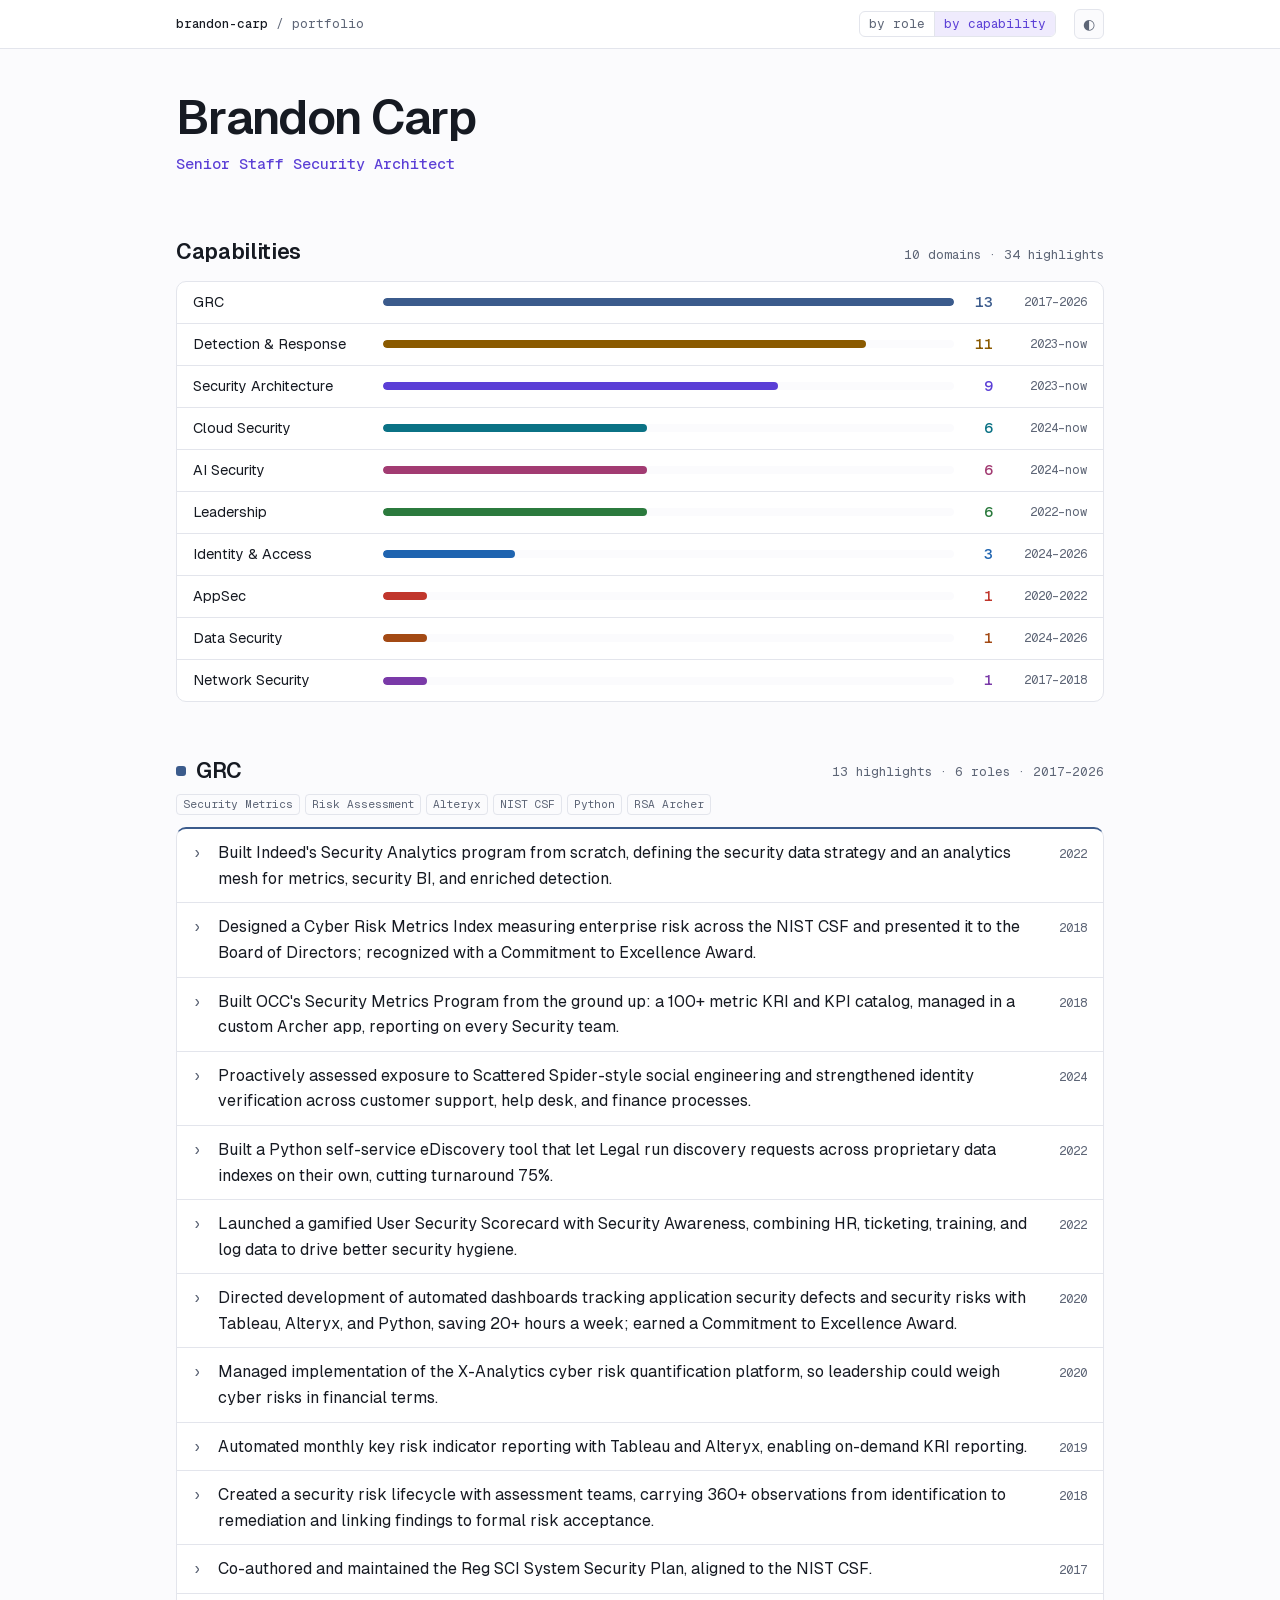
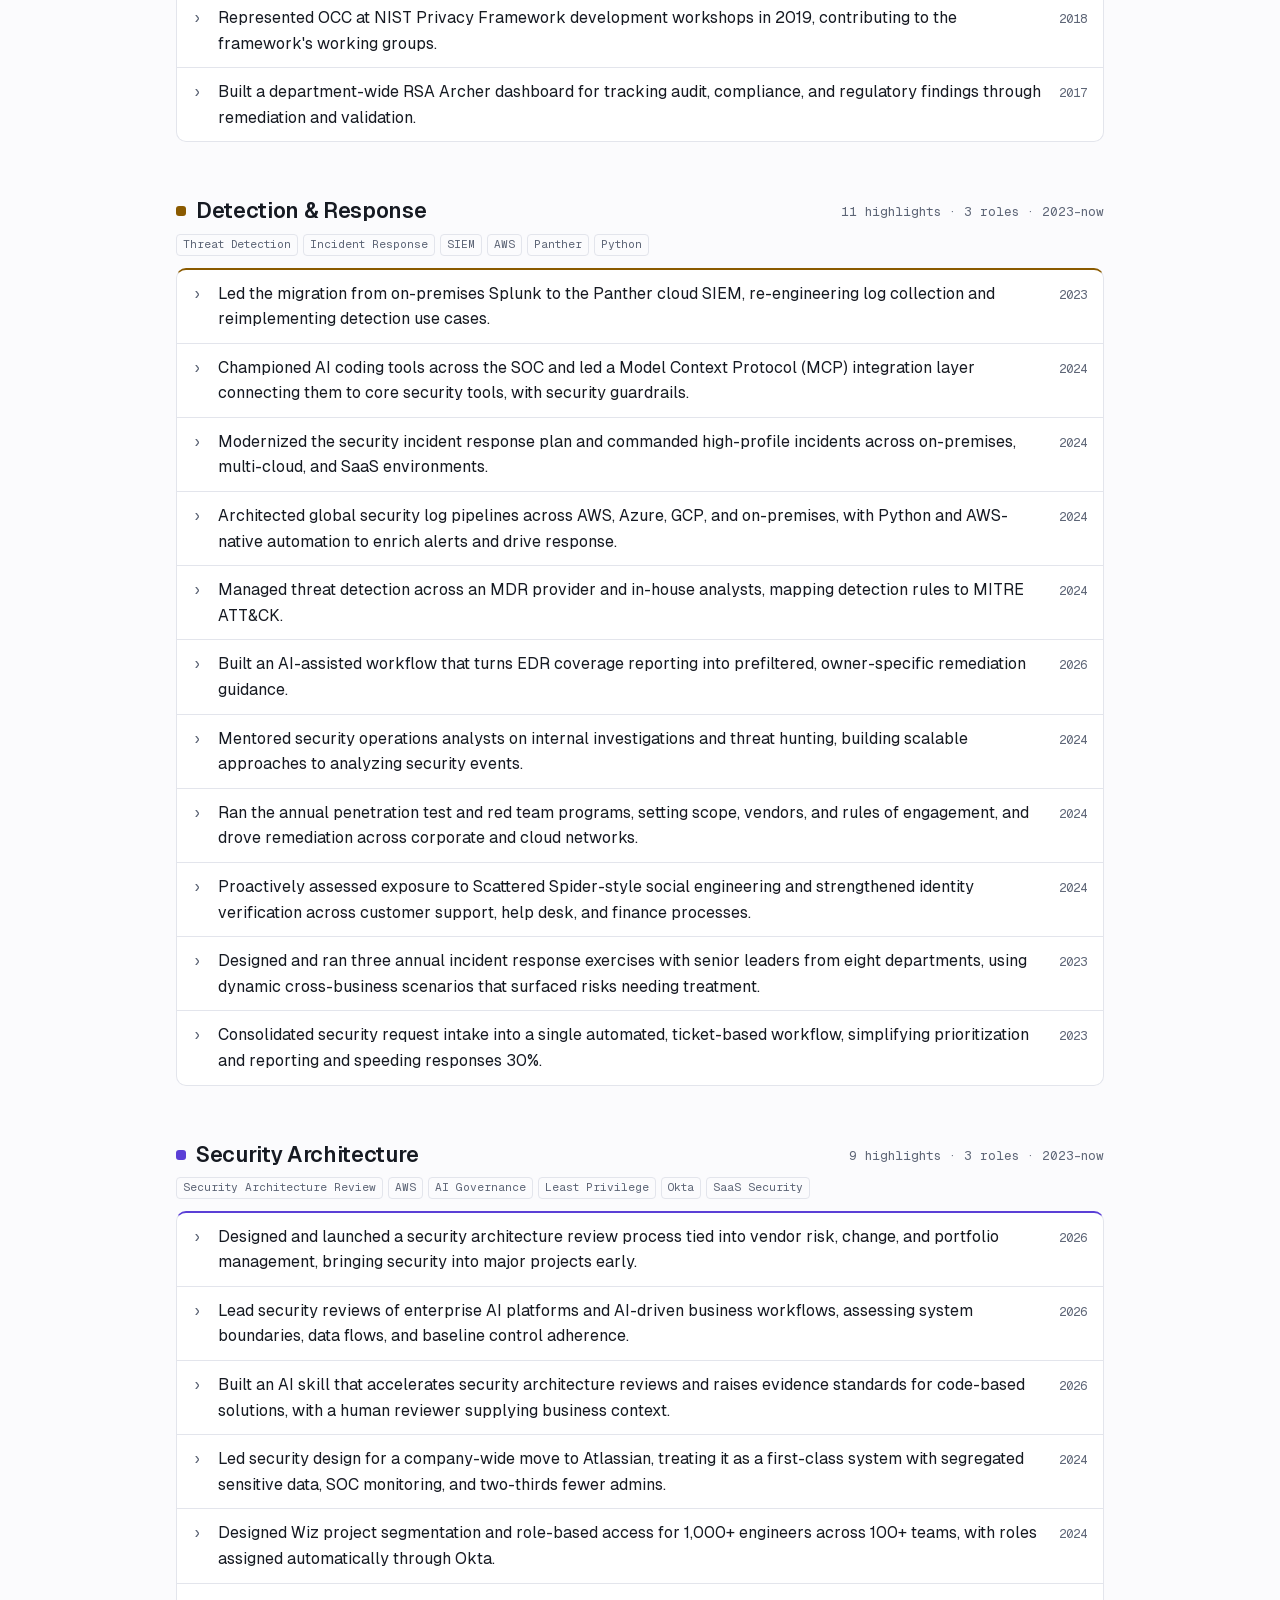
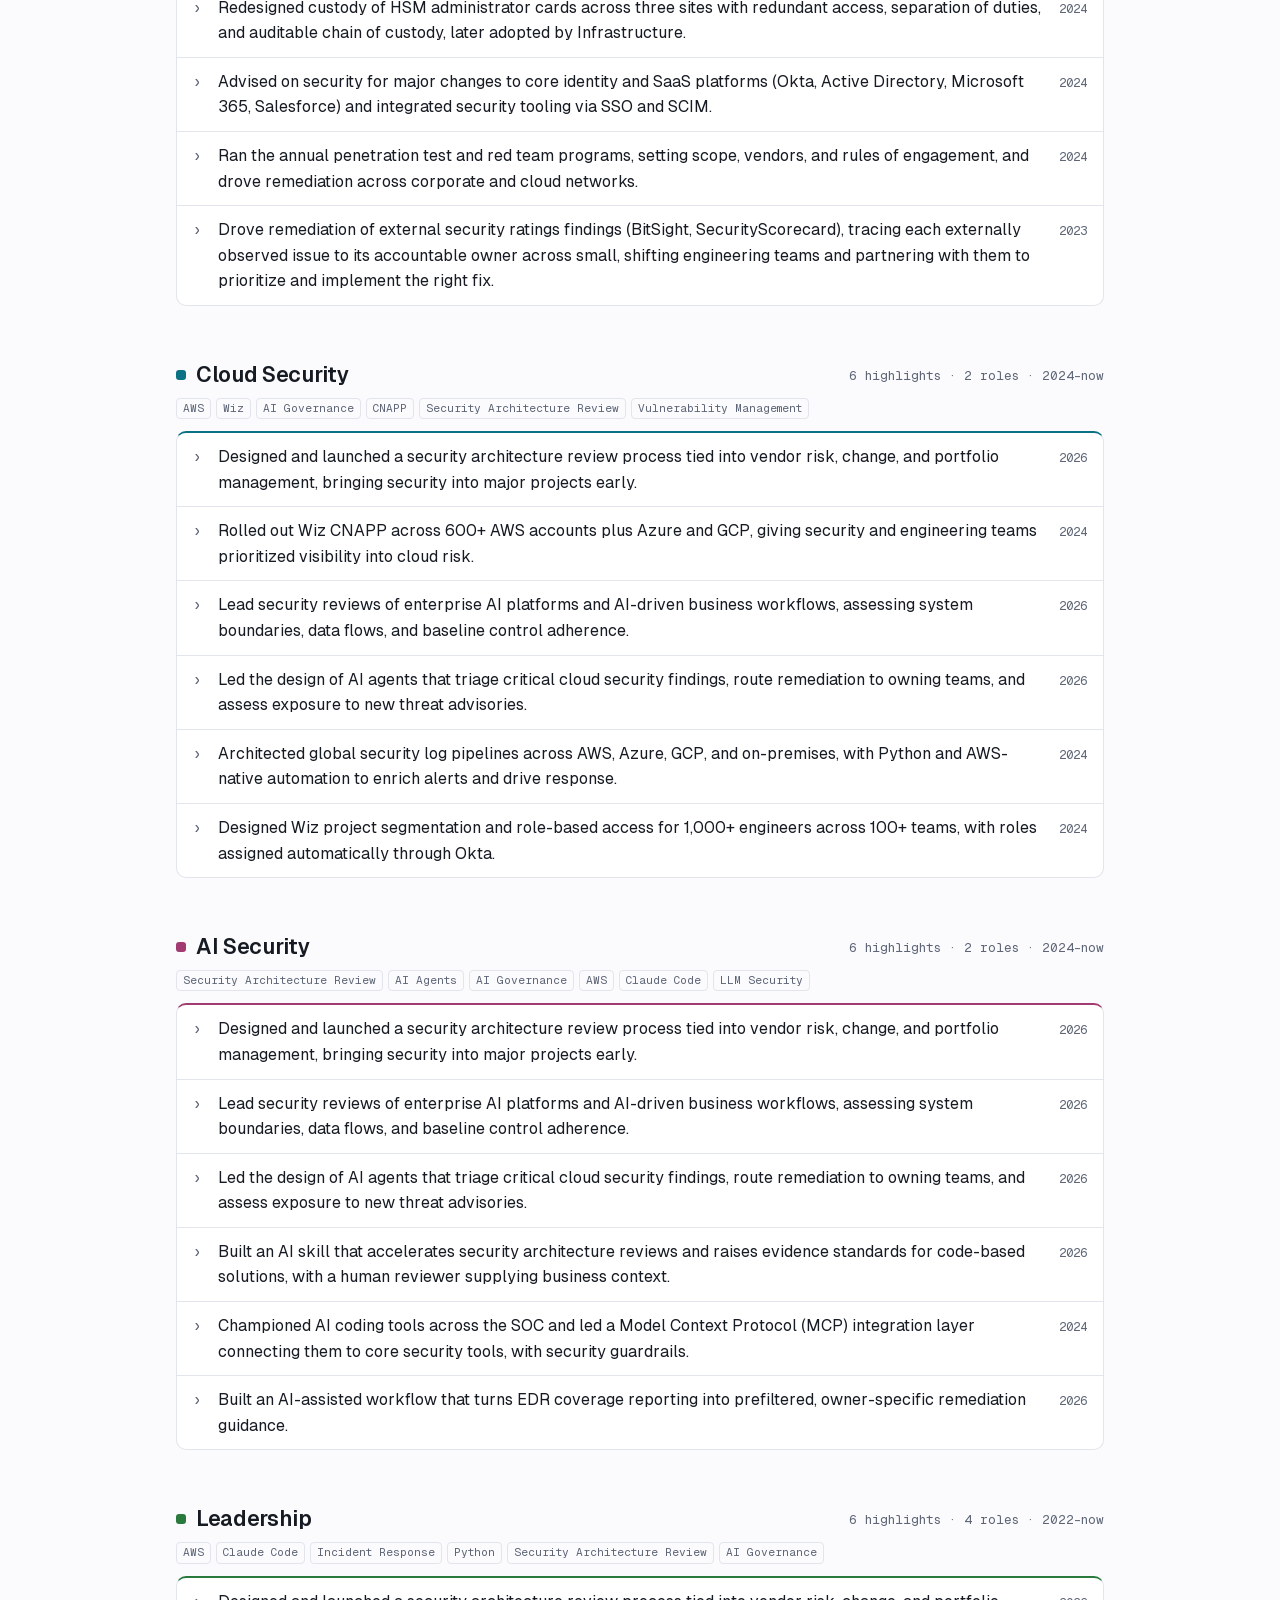
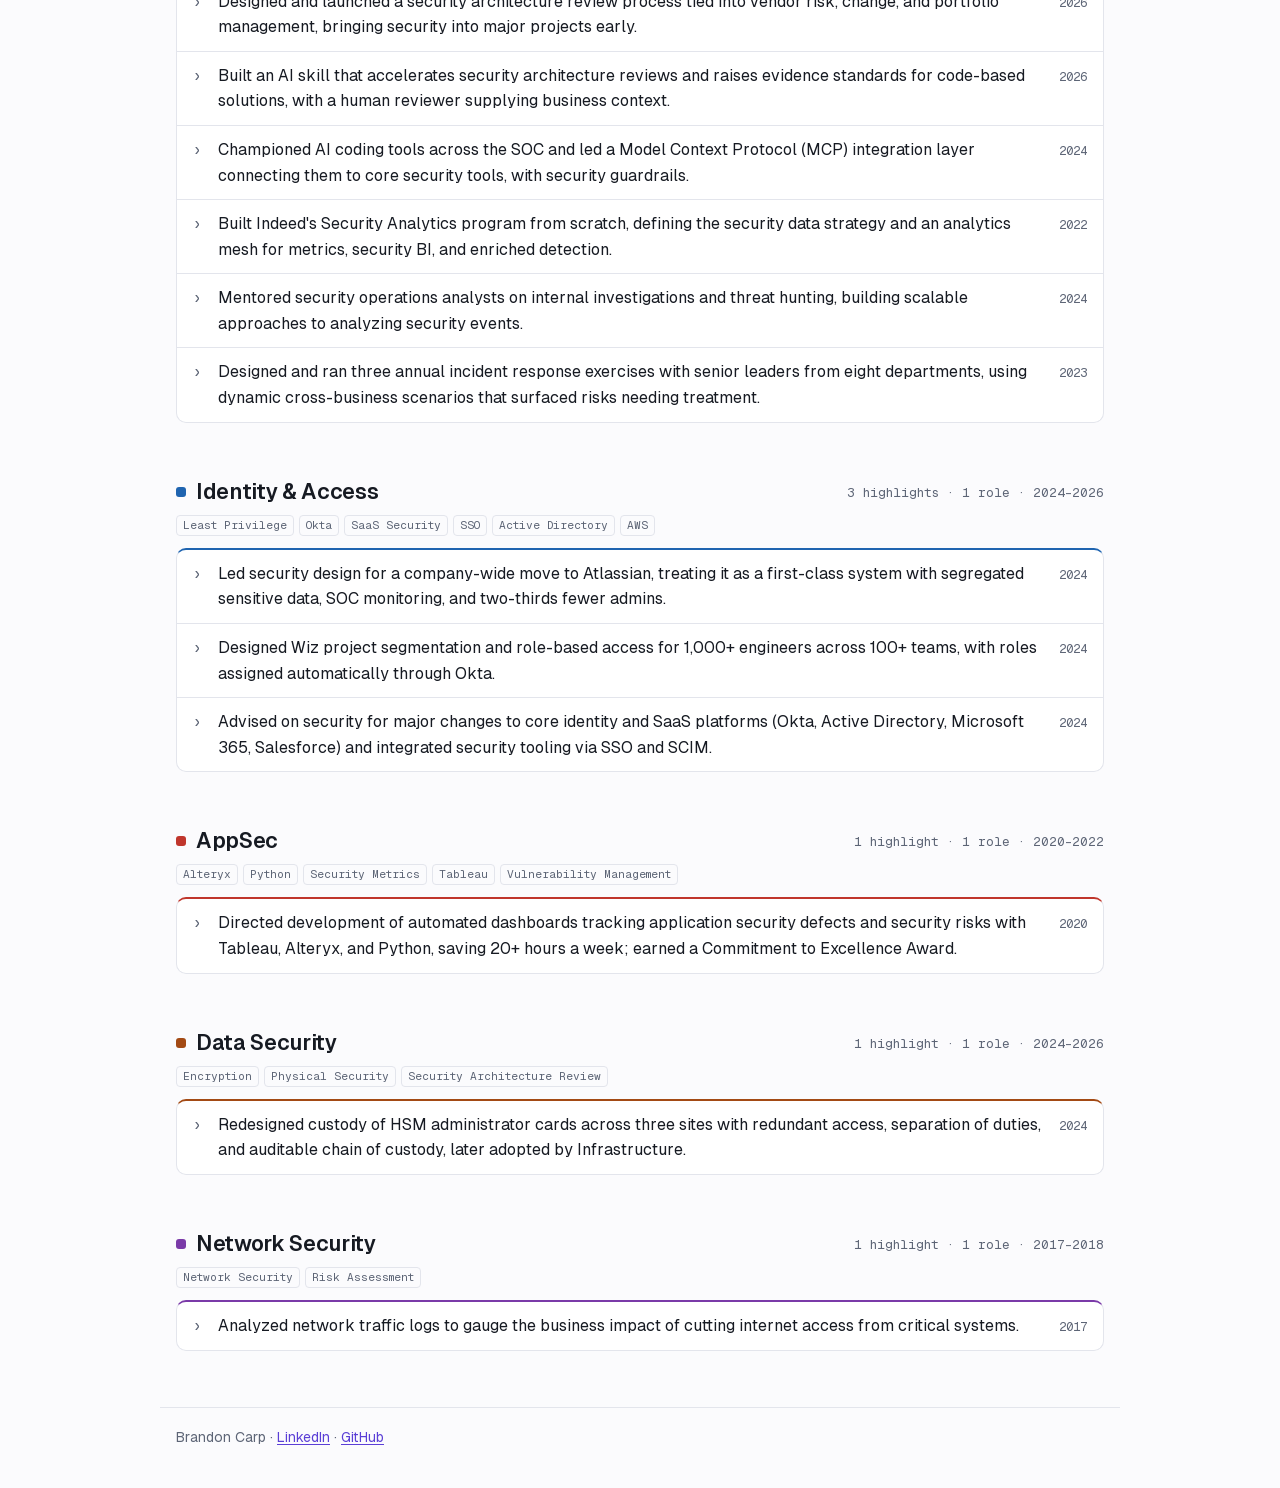
==== commit ddd1e0a6: "site: publish from resume-management@f288fd6" ====
--- a/capabilities.html
+++ b/capabilities.html
@@ -4,11 +4,11 @@
   <meta charset="utf-8">
   <meta name="viewport" content="width=device-width, initial-scale=1">
   <title>Brandon Carp · by capability</title>
-  <meta name="description" content="Security architect on Diligent&#39;s Security Architecture and Engineering team, focused on cloud and AI security. I lead security architecture reviews, including reviews of enterprise AI platforms, and previously ran cloud security, threat detection, and incident response in Diligent&#39;s security operations. Earlier, I built security analytics and cyber risk metrics programs at Indeed and OCC.">
+  <meta name="description" content="Security architect whose career spans detection and response, cloud and identity security, AI security, and cyber risk governance. On Diligent&#39;s Security Architecture and Engineering team I lead architecture reviews, including enterprise AI platforms; before that I ran cloud security, threat detection, incident response, and offensive testing. Earlier, I built security metrics, risk, and analytics programs at Indeed and OCC.">
   <link rel="canonical" href="https://carpf1sh.github.io/resume/capabilities.html">
   <meta property="og:type" content="profile">
   <meta property="og:title" content="Brandon Carp · by capability">
-  <meta property="og:description" content="Security architect on Diligent&#39;s Security Architecture and Engineering team, focused on cloud and AI security. I lead security architecture reviews, including reviews of enterprise AI platforms, and previously ran cloud security, threat detection, and incident response in Diligent&#39;s security operations. Earlier, I built security analytics and cyber risk metrics programs at Indeed and OCC.">
+  <meta property="og:description" content="Security architect whose career spans detection and response, cloud and identity security, AI security, and cyber risk governance. On Diligent&#39;s Security Architecture and Engineering team I lead architecture reviews, including enterprise AI platforms; before that I ran cloud security, threat detection, incident response, and offensive testing. Earlier, I built security metrics, risk, and analytics programs at Indeed and OCC.">
   <meta property="og:url" content="https://carpf1sh.github.io/resume/capabilities.html">
   <meta name="twitter:card" content="summary">
   <meta name="color-scheme" content="light dark">
@@ -35,48 +35,494 @@
   <section id="map" aria-labelledby="map-h">
     <div class="sec-head">
       <h2 id="map-h">Capabilities</h2>
-      <span class="count">6 domains · 18 highlights</span>
+      <span class="count">10 domains · 34 highlights</span>
     </div>
     <ol class="capmap">
-      <li class="d-ai-security"><a href="#cap-ai-security">
-        <span class="cm-label">AI Security</span>
-        <span class="cm-bar" aria-hidden="true"><i style="--w: 100.0%"></i></span>
-        <span class="cm-n">6</span>
-        <time class="cm-span">2024–now</time>
-      </a></li>
       <li class="d-grc"><a href="#cap-grc">
         <span class="cm-label">GRC</span>
         <span class="cm-bar" aria-hidden="true"><i style="--w: 100.0%"></i></span>
-        <span class="cm-n">6</span>
-        <time class="cm-span">2017–2023</time>
+        <span class="cm-n">13</span>
+        <time class="cm-span">2017–2026</time>
       </a></li>
       <li class="d-detection-response"><a href="#cap-detection-response">
         <span class="cm-label">Detection &amp; Response</span>
-        <span class="cm-bar" aria-hidden="true"><i style="--w: 100.0%"></i></span>
-        <span class="cm-n">6</span>
+        <span class="cm-bar" aria-hidden="true"><i style="--w: 84.6%"></i></span>
+        <span class="cm-n">11</span>
+        <time class="cm-span">2023–now</time>
+      </a></li>
+      <li class="d-security-architecture"><a href="#cap-security-architecture">
+        <span class="cm-label">Security Architecture</span>
+        <span class="cm-bar" aria-hidden="true"><i style="--w: 69.2%"></i></span>
+        <span class="cm-n">9</span>
         <time class="cm-span">2023–now</time>
       </a></li>
       <li class="d-cloud-security"><a href="#cap-cloud-security">
         <span class="cm-label">Cloud Security</span>
-        <span class="cm-bar" aria-hidden="true"><i style="--w: 83.3%"></i></span>
-        <span class="cm-n">5</span>
+        <span class="cm-bar" aria-hidden="true"><i style="--w: 46.2%"></i></span>
+        <span class="cm-n">6</span>
         <time class="cm-span">2024–now</time>
       </a></li>
-      <li class="d-security-architecture"><a href="#cap-security-architecture">
-        <span class="cm-label">Security Architecture</span>
-        <span class="cm-bar" aria-hidden="true"><i style="--w: 66.7%"></i></span>
-        <span class="cm-n">4</span>
-        <time class="cm-span">2023–now</time>
+      <li class="d-ai-security"><a href="#cap-ai-security">
+        <span class="cm-label">AI Security</span>
+        <span class="cm-bar" aria-hidden="true"><i style="--w: 46.2%"></i></span>
+        <span class="cm-n">6</span>
+        <time class="cm-span">2024–now</time>
       </a></li>
       <li class="d-leadership"><a href="#cap-leadership">
         <span class="cm-label">Leadership</span>
-        <span class="cm-bar" aria-hidden="true"><i style="--w: 66.7%"></i></span>
-        <span class="cm-n">4</span>
+        <span class="cm-bar" aria-hidden="true"><i style="--w: 46.2%"></i></span>
+        <span class="cm-n">6</span>
         <time class="cm-span">2022–now</time>
       </a></li>
+      <li class="d-iam"><a href="#cap-iam">
+        <span class="cm-label">Identity &amp; Access</span>
+        <span class="cm-bar" aria-hidden="true"><i style="--w: 23.1%"></i></span>
+        <span class="cm-n">3</span>
+        <time class="cm-span">2024–2026</time>
+      </a></li>
+      <li class="d-appsec"><a href="#cap-appsec">
+        <span class="cm-label">AppSec</span>
+        <span class="cm-bar" aria-hidden="true"><i style="--w: 7.7%"></i></span>
+        <span class="cm-n">1</span>
+        <time class="cm-span">2020–2022</time>
+      </a></li>
+      <li class="d-data-security"><a href="#cap-data-security">
+        <span class="cm-label">Data Security</span>
+        <span class="cm-bar" aria-hidden="true"><i style="--w: 7.7%"></i></span>
+        <span class="cm-n">1</span>
+        <time class="cm-span">2024–2026</time>
+      </a></li>
+      <li class="d-network-security"><a href="#cap-network-security">
+        <span class="cm-label">Network Security</span>
+        <span class="cm-bar" aria-hidden="true"><i style="--w: 7.7%"></i></span>
+        <span class="cm-n">1</span>
+        <time class="cm-span">2017–2018</time>
+      </a></li>
     </ol>
   </section>
 
+  <section id="cap-grc" class="cap d-grc" aria-labelledby="cap-grc-h">
+    <div class="sec-head">
+      <h2 id="cap-grc-h">GRC</h2>
+      <span class="count">13 highlights · 6 roles · 2017–2026</span>
+    </div>
+<p class="tags cap-skills"><span class="tag">Security Metrics</span><span class="tag">Risk Assessment</span><span class="tag">Alteryx</span><span class="tag">NIST CSF</span><span class="tag">Python</span><span class="tag">RSA Archer</span></p>    <ul class="evidence">
+      <li>
+        <details class="ev">
+          <summary><span class="ev-text">Built Indeed&#39;s Security Analytics program from scratch, defining the security data strategy and an analytics mesh for metrics, security BI, and enriched detection.</span><time>2022</time></summary>
+          <div class="ev-more">
+            <p class="meta"><a href="./#role-indeed-senior-security-technical-program-manager-analytics">Senior Security Technical Program Manager, Analytics · Indeed</a> · <time>Mar 2022 – Mar 2023</time></p>
+            <p class="tags">
+<a class="pill d-leadership" href="#cap-leadership">Leadership</a><span class="tag">AWS</span><span class="tag">Data Analytics</span><span class="tag">Python</span><span class="tag">Security Metrics</span><span class="tag">Security Strategy</span><span class="tag">SIEM</span>            </p>
+          </div>
+        </details>
+      </li>
+      <li>
+        <details class="ev">
+          <summary><span class="ev-text">Designed a Cyber Risk Metrics Index measuring enterprise risk across the NIST CSF and presented it to the Board of Directors; recognized with a Commitment to Excellence Award.</span><time>2018</time></summary>
+          <div class="ev-more">
+            <p class="meta"><a href="./#role-occ-options-clearing-corporation-security-governance-analyst-analytics">Security Governance Analyst, Analytics · OCC (Options Clearing Corporation)</a> · <time>Jul 2018 – Sep 2019</time></p>
+            <p class="tags">
+<span class="tag">Alteryx</span><span class="tag">NIST CSF</span><span class="tag">Risk Assessment</span><span class="tag">Security Metrics</span><span class="tag">Tableau</span>            </p>
+          </div>
+        </details>
+      </li>
+      <li>
+        <details class="ev">
+          <summary><span class="ev-text">Built OCC&#39;s Security Metrics Program from the ground up: a 100+ metric KRI and KPI catalog, managed in a custom Archer app, reporting on every Security team.</span><time>2018</time></summary>
+          <div class="ev-more">
+            <p class="meta"><a href="./#role-occ-options-clearing-corporation-security-governance-analyst-analytics">Security Governance Analyst, Analytics · OCC (Options Clearing Corporation)</a> · <time>Jul 2018 – Sep 2019</time></p>
+            <p class="tags">
+<span class="tag">RSA Archer</span><span class="tag">Security Metrics</span><span class="tag">SIEM</span><span class="tag">SOAR</span>            </p>
+          </div>
+        </details>
+      </li>
+      <li>
+        <details class="ev">
+          <summary><span class="ev-text">Proactively assessed exposure to Scattered Spider-style social engineering and strengthened identity verification across customer support, help desk, and finance processes.</span><time>2024</time></summary>
+          <div class="ev-more">
+            <p class="meta"><a href="./#role-diligent-corporation-manager-security-operations">Manager, Security Operations · Diligent Corporation</a> · <time>Apr 2024 – Mar 2026</time></p>
+            <p class="tags">
+<a class="pill d-detection-response" href="#cap-detection-response">Detection &amp; Response</a><span class="tag">Risk Assessment</span><span class="tag">Threat-Informed Defense</span>            </p>
+          </div>
+        </details>
+      </li>
+      <li>
+        <details class="ev">
+          <summary><span class="ev-text">Built a Python self-service eDiscovery tool that let Legal run discovery requests across proprietary data indexes on their own, cutting turnaround 75%.</span><time>2022</time></summary>
+          <div class="ev-more">
+            <p class="meta"><a href="./#role-indeed-senior-security-technical-program-manager-analytics">Senior Security Technical Program Manager, Analytics · Indeed</a> · <time>Mar 2022 – Mar 2023</time></p>
+            <p class="tags">
+<span class="tag">eDiscovery</span><span class="tag">Python</span>            </p>
+          </div>
+        </details>
+      </li>
+      <li>
+        <details class="ev">
+          <summary><span class="ev-text">Launched a gamified User Security Scorecard with Security Awareness, combining HR, ticketing, training, and log data to drive better security hygiene.</span><time>2022</time></summary>
+          <div class="ev-more">
+            <p class="meta"><a href="./#role-indeed-senior-security-technical-program-manager-analytics">Senior Security Technical Program Manager, Analytics · Indeed</a> · <time>Mar 2022 – Mar 2023</time></p>
+            <p class="tags">
+<span class="tag">Data Analytics</span><span class="tag">Security Metrics</span>            </p>
+          </div>
+        </details>
+      </li>
+      <li>
+        <details class="ev">
+          <summary><span class="ev-text">Directed development of automated dashboards tracking application security defects and security risks with Tableau, Alteryx, and Python, saving 20+ hours a week; earned a Commitment to Excellence Award.</span><time>2020</time></summary>
+          <div class="ev-more">
+            <p class="meta"><a href="./#role-occ-options-clearing-corporation-associate-principal-security-governance">Associate Principal, Security Governance · OCC (Options Clearing Corporation)</a> · <time>Oct 2020 – Feb 2022</time></p>
+            <p class="tags">
+<a class="pill d-appsec" href="#cap-appsec">AppSec</a><span class="tag">Alteryx</span><span class="tag">Python</span><span class="tag">Security Metrics</span><span class="tag">Tableau</span><span class="tag">Vulnerability Management</span>            </p>
+          </div>
+        </details>
+      </li>
+      <li>
+        <details class="ev">
+          <summary><span class="ev-text">Managed implementation of the X-Analytics cyber risk quantification platform, so leadership could weigh cyber risks in financial terms.</span><time>2020</time></summary>
+          <div class="ev-more">
+            <p class="meta"><a href="./#role-occ-options-clearing-corporation-associate-principal-security-governance">Associate Principal, Security Governance · OCC (Options Clearing Corporation)</a> · <time>Oct 2020 – Feb 2022</time></p>
+            <p class="tags">
+<span class="tag">Cyber Risk Quantification</span><span class="tag">Risk Assessment</span>            </p>
+          </div>
+        </details>
+      </li>
+      <li>
+        <details class="ev">
+          <summary><span class="ev-text">Automated monthly key risk indicator reporting with Tableau and Alteryx, enabling on-demand KRI reporting.</span><time>2019</time></summary>
+          <div class="ev-more">
+            <p class="meta"><a href="./#role-occ-options-clearing-corporation-senior-security-governance-analyst-analytics">Senior Security Governance Analyst, Analytics · OCC (Options Clearing Corporation)</a> · <time>Sep 2019 – Oct 2020</time></p>
+            <p class="tags">
+<span class="tag">Alteryx</span><span class="tag">Security Metrics</span><span class="tag">Tableau</span>            </p>
+          </div>
+        </details>
+      </li>
+      <li>
+        <details class="ev">
+          <summary><span class="ev-text">Created a security risk lifecycle with assessment teams, carrying 360+ observations from identification to remediation and linking findings to formal risk acceptance.</span><time>2018</time></summary>
+          <div class="ev-more">
+            <p class="meta"><a href="./#role-occ-options-clearing-corporation-security-governance-analyst-analytics">Security Governance Analyst, Analytics · OCC (Options Clearing Corporation)</a> · <time>Jul 2018 – Sep 2019</time></p>
+            <p class="tags">
+<span class="tag">Risk Assessment</span><span class="tag">RSA Archer</span><span class="tag">Vulnerability Management</span>            </p>
+          </div>
+        </details>
+      </li>
+      <li>
+        <details class="ev">
+          <summary><span class="ev-text">Co-authored and maintained the Reg SCI System Security Plan, aligned to the NIST CSF.</span><time>2017</time></summary>
+          <div class="ev-more">
+            <p class="meta"><a href="./#role-fdm-group-security-governance-consultant-contractor-for-occ">Security Governance Consultant (contractor for OCC) · FDM Group</a> · <time>Aug 2017 – Jul 2018</time></p>
+            <p class="tags">
+<span class="tag">NIST CSF</span><span class="tag">Reg SCI</span>            </p>
+          </div>
+        </details>
+      </li>
+      <li>
+        <details class="ev">
+          <summary><span class="ev-text">Represented OCC at NIST Privacy Framework development workshops in 2019, contributing to the framework&#39;s working groups.</span><time>2018</time></summary>
+          <div class="ev-more">
+            <p class="meta"><a href="./#role-occ-options-clearing-corporation-security-governance-analyst-analytics">Security Governance Analyst, Analytics · OCC (Options Clearing Corporation)</a> · <time>Jul 2018 – Sep 2019</time></p>
+            <p class="tags">
+<span class="tag">NIST CSF</span><span class="tag">NIST Privacy Framework</span>            </p>
+          </div>
+        </details>
+      </li>
+      <li>
+        <details class="ev">
+          <summary><span class="ev-text">Built a department-wide RSA Archer dashboard for tracking audit, compliance, and regulatory findings through remediation and validation.</span><time>2017</time></summary>
+          <div class="ev-more">
+            <p class="meta"><a href="./#role-fdm-group-security-governance-consultant-contractor-for-occ">Security Governance Consultant (contractor for OCC) · FDM Group</a> · <time>Aug 2017 – Jul 2018</time></p>
+            <p class="tags">
+<span class="tag">Audit Management</span><span class="tag">RSA Archer</span>            </p>
+          </div>
+        </details>
+      </li>
+    </ul>
+  </section>
+  <section id="cap-detection-response" class="cap d-detection-response" aria-labelledby="cap-detection-response-h">
+    <div class="sec-head">
+      <h2 id="cap-detection-response-h">Detection &amp; Response</h2>
+      <span class="count">11 highlights · 3 roles · 2023–now</span>
+    </div>
+<p class="tags cap-skills"><span class="tag">Threat Detection</span><span class="tag">Incident Response</span><span class="tag">SIEM</span><span class="tag">AWS</span><span class="tag">Panther</span><span class="tag">Python</span></p>    <ul class="evidence">
+      <li>
+        <details class="ev">
+          <summary><span class="ev-text">Led the migration from on-premises Splunk to the Panther cloud SIEM, re-engineering log collection and reimplementing detection use cases.</span><time>2023</time></summary>
+          <div class="ev-more">
+            <p class="meta"><a href="./#role-diligent-corporation-senior-security-operations-analyst">Senior Security Operations Analyst · Diligent Corporation</a> · <time>May 2023 – Apr 2024</time></p>
+            <p class="tags">
+<span class="tag">FluentBit</span><span class="tag">Panther</span><span class="tag">SIEM</span><span class="tag">Threat Detection</span>            </p>
+          </div>
+        </details>
+      </li>
+      <li>
+        <details class="ev">
+          <summary><span class="ev-text">Championed AI coding tools across the SOC and led a Model Context Protocol (MCP) integration layer connecting them to core security tools, with security guardrails.</span><time>2024</time></summary>
+          <div class="ev-more">
+            <p class="meta"><a href="./#role-diligent-corporation-manager-security-operations">Manager, Security Operations · Diligent Corporation</a> · <time>Apr 2024 – Mar 2026</time></p>
+            <p class="tags">
+<a class="pill d-leadership" href="#cap-leadership">Leadership</a><a class="pill d-ai-security" href="#cap-ai-security">AI Security</a><span class="tag">Claude Code</span><span class="tag">Cursor</span><span class="tag">LLM Security</span><span class="tag">MCP</span><span class="tag">Python</span>            </p>
+          </div>
+        </details>
+      </li>
+      <li>
+        <details class="ev">
+          <summary><span class="ev-text">Modernized the security incident response plan and commanded high-profile incidents across on-premises, multi-cloud, and SaaS environments.</span><time>2024</time></summary>
+          <div class="ev-more">
+            <p class="meta"><a href="./#role-diligent-corporation-manager-security-operations">Manager, Security Operations · Diligent Corporation</a> · <time>Apr 2024 – Mar 2026</time></p>
+            <p class="tags">
+<span class="tag">AWS</span><span class="tag">Azure</span><span class="tag">GCP</span><span class="tag">Incident Response</span>            </p>
+          </div>
+        </details>
+      </li>
+      <li>
+        <details class="ev">
+          <summary><span class="ev-text">Architected global security log pipelines across AWS, Azure, GCP, and on-premises, with Python and AWS-native automation to enrich alerts and drive response.</span><time>2024</time></summary>
+          <div class="ev-more">
+            <p class="meta"><a href="./#role-diligent-corporation-manager-security-operations">Manager, Security Operations · Diligent Corporation</a> · <time>Apr 2024 – Mar 2026</time></p>
+            <p class="tags">
+<a class="pill d-cloud-security" href="#cap-cloud-security">Cloud Security</a><span class="tag">AWS</span><span class="tag">CloudTrail</span><span class="tag">GuardDuty</span><span class="tag">Lambda</span><span class="tag">Python</span><span class="tag">SIEM</span><span class="tag">Threat Detection</span>            </p>
+          </div>
+        </details>
+      </li>
+      <li>
+        <details class="ev">
+          <summary><span class="ev-text">Managed threat detection across an MDR provider and in-house analysts, mapping detection rules to MITRE ATT&amp;CK.</span><time>2024</time></summary>
+          <div class="ev-more">
+            <p class="meta"><a href="./#role-diligent-corporation-manager-security-operations">Manager, Security Operations · Diligent Corporation</a> · <time>Apr 2024 – Mar 2026</time></p>
+            <p class="tags">
+<span class="tag">MITRE ATT&amp;CK</span><span class="tag">Panther</span><span class="tag">SIEM</span><span class="tag">Threat Detection</span>            </p>
+          </div>
+        </details>
+      </li>
+      <li>
+        <details class="ev">
+          <summary><span class="ev-text">Built an AI-assisted workflow that turns EDR coverage reporting into prefiltered, owner-specific remediation guidance.</span><time>2026</time></summary>
+          <div class="ev-more">
+            <p class="meta"><a href="./#role-diligent-corporation-senior-staff-security-architect">Senior Staff Security Architect · Diligent Corporation</a> · <time>Apr 2026 – Present</time></p>
+            <p class="tags">
+<a class="pill d-ai-security" href="#cap-ai-security">AI Security</a><span class="tag">AI Agents</span><span class="tag">Process Automation</span>            </p>
+          </div>
+        </details>
+      </li>
+      <li>
+        <details class="ev">
+          <summary><span class="ev-text">Mentored security operations analysts on internal investigations and threat hunting, building scalable approaches to analyzing security events.</span><time>2024</time></summary>
+          <div class="ev-more">
+            <p class="meta"><a href="./#role-diligent-corporation-manager-security-operations">Manager, Security Operations · Diligent Corporation</a> · <time>Apr 2024 – Mar 2026</time></p>
+            <p class="tags">
+<a class="pill d-leadership" href="#cap-leadership">Leadership</a><span class="tag">Incident Response</span><span class="tag">Mentoring</span><span class="tag">Threat Detection</span>            </p>
+          </div>
+        </details>
+      </li>
+      <li>
+        <details class="ev">
+          <summary><span class="ev-text">Ran the annual penetration test and red team programs, setting scope, vendors, and rules of engagement, and drove remediation across corporate and cloud networks.</span><time>2024</time></summary>
+          <div class="ev-more">
+            <p class="meta"><a href="./#role-diligent-corporation-manager-security-operations">Manager, Security Operations · Diligent Corporation</a> · <time>Apr 2024 – Mar 2026</time></p>
+            <p class="tags">
+<a class="pill d-security-architecture" href="#cap-security-architecture">Security Architecture</a><span class="tag">Penetration Testing</span><span class="tag">Third-Party Risk Management</span><span class="tag">Threat Detection</span><span class="tag">Vulnerability Management</span>            </p>
+          </div>
+        </details>
+      </li>
+      <li>
+        <details class="ev">
+          <summary><span class="ev-text">Proactively assessed exposure to Scattered Spider-style social engineering and strengthened identity verification across customer support, help desk, and finance processes.</span><time>2024</time></summary>
+          <div class="ev-more">
+            <p class="meta"><a href="./#role-diligent-corporation-manager-security-operations">Manager, Security Operations · Diligent Corporation</a> · <time>Apr 2024 – Mar 2026</time></p>
+            <p class="tags">
+<a class="pill d-grc" href="#cap-grc">GRC</a><span class="tag">Risk Assessment</span><span class="tag">Threat-Informed Defense</span>            </p>
+          </div>
+        </details>
+      </li>
+      <li>
+        <details class="ev">
+          <summary><span class="ev-text">Designed and ran three annual incident response exercises with senior leaders from eight departments, using dynamic cross-business scenarios that surfaced risks needing treatment.</span><time>2023</time></summary>
+          <div class="ev-more">
+            <p class="meta"><a href="./#role-diligent-corporation-senior-security-operations-analyst">Senior Security Operations Analyst · Diligent Corporation</a> · <time>May 2023 – Apr 2024</time></p>
+            <p class="tags">
+<a class="pill d-leadership" href="#cap-leadership">Leadership</a><span class="tag">Incident Response</span>            </p>
+          </div>
+        </details>
+      </li>
+      <li>
+        <details class="ev">
+          <summary><span class="ev-text">Consolidated security request intake into a single automated, ticket-based workflow, simplifying prioritization and reporting and speeding responses 30%.</span><time>2023</time></summary>
+          <div class="ev-more">
+            <p class="meta"><a href="./#role-diligent-corporation-senior-security-operations-analyst">Senior Security Operations Analyst · Diligent Corporation</a> · <time>May 2023 – Apr 2024</time></p>
+            <p class="tags">
+<span class="tag">Agile</span><span class="tag">Jira</span>            </p>
+          </div>
+        </details>
+      </li>
+    </ul>
+  </section>
+  <section id="cap-security-architecture" class="cap d-security-architecture" aria-labelledby="cap-security-architecture-h">
+    <div class="sec-head">
+      <h2 id="cap-security-architecture-h">Security Architecture</h2>
+      <span class="count">9 highlights · 3 roles · 2023–now</span>
+    </div>
+<p class="tags cap-skills"><span class="tag">Security Architecture Review</span><span class="tag">AWS</span><span class="tag">AI Governance</span><span class="tag">Least Privilege</span><span class="tag">Okta</span><span class="tag">SaaS Security</span></p>    <ul class="evidence">
+      <li>
+        <details class="ev">
+          <summary><span class="ev-text">Designed and launched a security architecture review process tied into vendor risk, change, and portfolio management, bringing security into major projects early.</span><time>2026</time></summary>
+          <div class="ev-more">
+            <p class="meta"><a href="./#role-diligent-corporation-senior-staff-security-architect">Senior Staff Security Architect · Diligent Corporation</a> · <time>Apr 2026 – Present</time></p>
+            <p class="tags">
+<a class="pill d-ai-security" href="#cap-ai-security">AI Security</a><a class="pill d-cloud-security" href="#cap-cloud-security">Cloud Security</a><a class="pill d-leadership" href="#cap-leadership">Leadership</a><span class="tag">AI Governance</span><span class="tag">AWS</span><span class="tag">Risk Assessment</span><span class="tag">Security Architecture Review</span><span class="tag">Stakeholder Management</span><span class="tag">Third-Party Risk Management</span>            </p>
+          </div>
+        </details>
+      </li>
+      <li>
+        <details class="ev">
+          <summary><span class="ev-text">Lead security reviews of enterprise AI platforms and AI-driven business workflows, assessing system boundaries, data flows, and baseline control adherence.</span><time>2026</time></summary>
+          <div class="ev-more">
+            <p class="meta"><a href="./#role-diligent-corporation-senior-staff-security-architect">Senior Staff Security Architect · Diligent Corporation</a> · <time>Apr 2026 – Present</time></p>
+            <p class="tags">
+<a class="pill d-ai-security" href="#cap-ai-security">AI Security</a><a class="pill d-cloud-security" href="#cap-cloud-security">Cloud Security</a><span class="tag">AI Governance</span><span class="tag">AWS</span><span class="tag">LLM Security</span><span class="tag">Security Architecture Review</span>            </p>
+          </div>
+        </details>
+      </li>
+      <li>
+        <details class="ev">
+          <summary><span class="ev-text">Built an AI skill that accelerates security architecture reviews and raises evidence standards for code-based solutions, with a human reviewer supplying business context.</span><time>2026</time></summary>
+          <div class="ev-more">
+            <p class="meta"><a href="./#role-diligent-corporation-senior-staff-security-architect">Senior Staff Security Architect · Diligent Corporation</a> · <time>Apr 2026 – Present</time></p>
+            <p class="tags">
+<a class="pill d-ai-security" href="#cap-ai-security">AI Security</a><a class="pill d-leadership" href="#cap-leadership">Leadership</a><span class="tag">Claude Code</span><span class="tag">Security Architecture Review</span>            </p>
+          </div>
+        </details>
+      </li>
+      <li>
+        <details class="ev">
+          <summary><span class="ev-text">Led security design for a company-wide move to Atlassian, treating it as a first-class system with segregated sensitive data, SOC monitoring, and two-thirds fewer admins.</span><time>2024</time></summary>
+          <div class="ev-more">
+            <p class="meta"><a href="./#role-diligent-corporation-manager-security-operations">Manager, Security Operations · Diligent Corporation</a> · <time>Jun 2024 – Mar 2025</time></p>
+            <p class="tags">
+<a class="pill d-iam" href="#cap-iam">Identity &amp; Access</a><span class="tag">Change Management</span><span class="tag">Jira</span><span class="tag">Jira Service Management</span><span class="tag">Least Privilege</span><span class="tag">SaaS Security</span><span class="tag">Security Architecture Review</span><span class="tag">SIEM</span>            </p>
+          </div>
+        </details>
+      </li>
+      <li>
+        <details class="ev">
+          <summary><span class="ev-text">Designed Wiz project segmentation and role-based access for 1,000+ engineers across 100+ teams, with roles assigned automatically through Okta.</span><time>2024</time></summary>
+          <div class="ev-more">
+            <p class="meta"><a href="./#role-diligent-corporation-manager-security-operations">Manager, Security Operations · Diligent Corporation</a> · <time>Apr 2024 – Mar 2026</time></p>
+            <p class="tags">
+<a class="pill d-cloud-security" href="#cap-cloud-security">Cloud Security</a><a class="pill d-iam" href="#cap-iam">Identity &amp; Access</a><span class="tag">AWS</span><span class="tag">Cloud Resource Tagging</span><span class="tag">CNAPP</span><span class="tag">Least Privilege</span><span class="tag">Okta</span><span class="tag">SSO</span><span class="tag">Wiz</span>            </p>
+          </div>
+        </details>
+      </li>
+      <li>
+        <details class="ev">
+          <summary><span class="ev-text">Redesigned custody of HSM administrator cards across three sites with redundant access, separation of duties, and auditable chain of custody, later adopted by Infrastructure.</span><time>2024</time></summary>
+          <div class="ev-more">
+            <p class="meta"><a href="./#role-diligent-corporation-manager-security-operations">Manager, Security Operations · Diligent Corporation</a> · <time>Apr 2024 – Mar 2026</time></p>
+            <p class="tags">
+<a class="pill d-data-security" href="#cap-data-security">Data Security</a><span class="tag">Encryption</span><span class="tag">Physical Security</span><span class="tag">Security Architecture Review</span>            </p>
+          </div>
+        </details>
+      </li>
+      <li>
+        <details class="ev">
+          <summary><span class="ev-text">Advised on security for major changes to core identity and SaaS platforms (Okta, Active Directory, Microsoft 365, Salesforce) and integrated security tooling via SSO and SCIM.</span><time>2024</time></summary>
+          <div class="ev-more">
+            <p class="meta"><a href="./#role-diligent-corporation-manager-security-operations">Manager, Security Operations · Diligent Corporation</a> · <time>Apr 2024 – Mar 2026</time></p>
+            <p class="tags">
+<a class="pill d-iam" href="#cap-iam">Identity &amp; Access</a><span class="tag">Active Directory</span><span class="tag">IAM</span><span class="tag">Microsoft 365</span><span class="tag">Okta</span><span class="tag">SaaS Security</span><span class="tag">Salesforce</span><span class="tag">SCIM</span><span class="tag">SSO</span>            </p>
+          </div>
+        </details>
+      </li>
+      <li>
+        <details class="ev">
+          <summary><span class="ev-text">Ran the annual penetration test and red team programs, setting scope, vendors, and rules of engagement, and drove remediation across corporate and cloud networks.</span><time>2024</time></summary>
+          <div class="ev-more">
+            <p class="meta"><a href="./#role-diligent-corporation-manager-security-operations">Manager, Security Operations · Diligent Corporation</a> · <time>Apr 2024 – Mar 2026</time></p>
+            <p class="tags">
+<a class="pill d-detection-response" href="#cap-detection-response">Detection &amp; Response</a><span class="tag">Penetration Testing</span><span class="tag">Third-Party Risk Management</span><span class="tag">Threat Detection</span><span class="tag">Vulnerability Management</span>            </p>
+          </div>
+        </details>
+      </li>
+      <li>
+        <details class="ev">
+          <summary><span class="ev-text">Drove remediation of external security ratings findings (BitSight, SecurityScorecard), tracing each externally observed issue to its accountable owner across small, shifting engineering teams and partnering with them to prioritize and implement the right fix.</span><time>2023</time></summary>
+          <div class="ev-more">
+            <p class="meta"><a href="./#role-diligent-corporation-senior-security-operations-analyst">Senior Security Operations Analyst · Diligent Corporation</a> · <time>May 2023 – Apr 2024</time></p>
+            <p class="tags">
+<span class="tag">BitSight</span><span class="tag">SecurityScorecard</span><span class="tag">Vulnerability Management</span>            </p>
+          </div>
+        </details>
+      </li>
+    </ul>
+  </section>
+  <section id="cap-cloud-security" class="cap d-cloud-security" aria-labelledby="cap-cloud-security-h">
+    <div class="sec-head">
+      <h2 id="cap-cloud-security-h">Cloud Security</h2>
+      <span class="count">6 highlights · 2 roles · 2024–now</span>
+    </div>
+<p class="tags cap-skills"><span class="tag">AWS</span><span class="tag">Wiz</span><span class="tag">AI Governance</span><span class="tag">CNAPP</span><span class="tag">Security Architecture Review</span><span class="tag">Vulnerability Management</span></p>    <ul class="evidence">
+      <li>
+        <details class="ev">
+          <summary><span class="ev-text">Designed and launched a security architecture review process tied into vendor risk, change, and portfolio management, bringing security into major projects early.</span><time>2026</time></summary>
+          <div class="ev-more">
+            <p class="meta"><a href="./#role-diligent-corporation-senior-staff-security-architect">Senior Staff Security Architect · Diligent Corporation</a> · <time>Apr 2026 – Present</time></p>
+            <p class="tags">
+<a class="pill d-security-architecture" href="#cap-security-architecture">Security Architecture</a><a class="pill d-ai-security" href="#cap-ai-security">AI Security</a><a class="pill d-leadership" href="#cap-leadership">Leadership</a><span class="tag">AI Governance</span><span class="tag">AWS</span><span class="tag">Risk Assessment</span><span class="tag">Security Architecture Review</span><span class="tag">Stakeholder Management</span><span class="tag">Third-Party Risk Management</span>            </p>
+          </div>
+        </details>
+      </li>
+      <li>
+        <details class="ev">
+          <summary><span class="ev-text">Rolled out Wiz CNAPP across 600+ AWS accounts plus Azure and GCP, giving security and engineering teams prioritized visibility into cloud risk.</span><time>2024</time></summary>
+          <div class="ev-more">
+            <p class="meta"><a href="./#role-diligent-corporation-manager-security-operations">Manager, Security Operations · Diligent Corporation</a> · <time>Apr 2024 – Mar 2026</time></p>
+            <p class="tags">
+<span class="tag">AWS</span><span class="tag">Azure</span><span class="tag">CNAPP</span><span class="tag">CSPM</span><span class="tag">GCP</span><span class="tag">Vulnerability Management</span><span class="tag">Wiz</span>            </p>
+          </div>
+        </details>
+      </li>
+      <li>
+        <details class="ev">
+          <summary><span class="ev-text">Lead security reviews of enterprise AI platforms and AI-driven business workflows, assessing system boundaries, data flows, and baseline control adherence.</span><time>2026</time></summary>
+          <div class="ev-more">
+            <p class="meta"><a href="./#role-diligent-corporation-senior-staff-security-architect">Senior Staff Security Architect · Diligent Corporation</a> · <time>Apr 2026 – Present</time></p>
+            <p class="tags">
+<a class="pill d-ai-security" href="#cap-ai-security">AI Security</a><a class="pill d-security-architecture" href="#cap-security-architecture">Security Architecture</a><span class="tag">AI Governance</span><span class="tag">AWS</span><span class="tag">LLM Security</span><span class="tag">Security Architecture Review</span>            </p>
+          </div>
+        </details>
+      </li>
+      <li>
+        <details class="ev">
+          <summary><span class="ev-text">Led the design of AI agents that triage critical cloud security findings, route remediation to owning teams, and assess exposure to new threat advisories.</span><time>2026</time></summary>
+          <div class="ev-more">
+            <p class="meta"><a href="./#role-diligent-corporation-senior-staff-security-architect">Senior Staff Security Architect · Diligent Corporation</a> · <time>Apr 2026 – Present</time></p>
+            <p class="tags">
+<a class="pill d-ai-security" href="#cap-ai-security">AI Security</a><span class="tag">AI Agents</span><span class="tag">Vulnerability Management</span><span class="tag">Wiz</span>            </p>
+          </div>
+        </details>
+      </li>
+      <li>
+        <details class="ev">
+          <summary><span class="ev-text">Architected global security log pipelines across AWS, Azure, GCP, and on-premises, with Python and AWS-native automation to enrich alerts and drive response.</span><time>2024</time></summary>
+          <div class="ev-more">
+            <p class="meta"><a href="./#role-diligent-corporation-manager-security-operations">Manager, Security Operations · Diligent Corporation</a> · <time>Apr 2024 – Mar 2026</time></p>
+            <p class="tags">
+<a class="pill d-detection-response" href="#cap-detection-response">Detection &amp; Response</a><span class="tag">AWS</span><span class="tag">CloudTrail</span><span class="tag">GuardDuty</span><span class="tag">Lambda</span><span class="tag">Python</span><span class="tag">SIEM</span><span class="tag">Threat Detection</span>            </p>
+          </div>
+        </details>
+      </li>
+      <li>
+        <details class="ev">
+          <summary><span class="ev-text">Designed Wiz project segmentation and role-based access for 1,000+ engineers across 100+ teams, with roles assigned automatically through Okta.</span><time>2024</time></summary>
+          <div class="ev-more">
+            <p class="meta"><a href="./#role-diligent-corporation-manager-security-operations">Manager, Security Operations · Diligent Corporation</a> · <time>Apr 2024 – Mar 2026</time></p>
+            <p class="tags">
+<a class="pill d-iam" href="#cap-iam">Identity &amp; Access</a><a class="pill d-security-architecture" href="#cap-security-architecture">Security Architecture</a><span class="tag">AWS</span><span class="tag">Cloud Resource Tagging</span><span class="tag">CNAPP</span><span class="tag">Least Privilege</span><span class="tag">Okta</span><span class="tag">SSO</span><span class="tag">Wiz</span>            </p>
+          </div>
+        </details>
+      </li>
+    </ul>
+  </section>
   <section id="cap-ai-security" class="cap d-ai-security" aria-labelledby="cap-ai-security-h">
     <div class="sec-head">
       <h2 id="cap-ai-security-h">AI Security</h2>
@@ -145,291 +591,161 @@
       </li>
     </ul>
   </section>
-  <section id="cap-grc" class="cap d-grc" aria-labelledby="cap-grc-h">
-    <div class="sec-head">
-      <h2 id="cap-grc-h">GRC</h2>
-      <span class="count">6 highlights · 5 roles · 2017–2023</span>
-    </div>
-<p class="tags cap-skills"><span class="tag">NIST CSF</span><span class="tag">Security Metrics</span><span class="tag">Alteryx</span><span class="tag">Risk Assessment</span><span class="tag">Tableau</span><span class="tag">AWS</span></p>    <ul class="evidence">
+  <section id="cap-leadership" class="cap d-leadership" aria-labelledby="cap-leadership-h">
+    <div class="sec-head">
+      <h2 id="cap-leadership-h">Leadership</h2>
+      <span class="count">6 highlights · 4 roles · 2022–now</span>
+    </div>
+<p class="tags cap-skills"><span class="tag">AWS</span><span class="tag">Claude Code</span><span class="tag">Incident Response</span><span class="tag">Python</span><span class="tag">Security Architecture Review</span><span class="tag">AI Governance</span></p>    <ul class="evidence">
+      <li>
+        <details class="ev">
+          <summary><span class="ev-text">Designed and launched a security architecture review process tied into vendor risk, change, and portfolio management, bringing security into major projects early.</span><time>2026</time></summary>
+          <div class="ev-more">
+            <p class="meta"><a href="./#role-diligent-corporation-senior-staff-security-architect">Senior Staff Security Architect · Diligent Corporation</a> · <time>Apr 2026 – Present</time></p>
+            <p class="tags">
+<a class="pill d-security-architecture" href="#cap-security-architecture">Security Architecture</a><a class="pill d-ai-security" href="#cap-ai-security">AI Security</a><a class="pill d-cloud-security" href="#cap-cloud-security">Cloud Security</a><span class="tag">AI Governance</span><span class="tag">AWS</span><span class="tag">Risk Assessment</span><span class="tag">Security Architecture Review</span><span class="tag">Stakeholder Management</span><span class="tag">Third-Party Risk Management</span>            </p>
+          </div>
+        </details>
+      </li>
+      <li>
+        <details class="ev">
+          <summary><span class="ev-text">Built an AI skill that accelerates security architecture reviews and raises evidence standards for code-based solutions, with a human reviewer supplying business context.</span><time>2026</time></summary>
+          <div class="ev-more">
+            <p class="meta"><a href="./#role-diligent-corporation-senior-staff-security-architect">Senior Staff Security Architect · Diligent Corporation</a> · <time>Apr 2026 – Present</time></p>
+            <p class="tags">
+<a class="pill d-security-architecture" href="#cap-security-architecture">Security Architecture</a><a class="pill d-ai-security" href="#cap-ai-security">AI Security</a><span class="tag">Claude Code</span><span class="tag">Security Architecture Review</span>            </p>
+          </div>
+        </details>
+      </li>
+      <li>
+        <details class="ev">
+          <summary><span class="ev-text">Championed AI coding tools across the SOC and led a Model Context Protocol (MCP) integration layer connecting them to core security tools, with security guardrails.</span><time>2024</time></summary>
+          <div class="ev-more">
+            <p class="meta"><a href="./#role-diligent-corporation-manager-security-operations">Manager, Security Operations · Diligent Corporation</a> · <time>Apr 2024 – Mar 2026</time></p>
+            <p class="tags">
+<a class="pill d-detection-response" href="#cap-detection-response">Detection &amp; Response</a><a class="pill d-ai-security" href="#cap-ai-security">AI Security</a><span class="tag">Claude Code</span><span class="tag">Cursor</span><span class="tag">LLM Security</span><span class="tag">MCP</span><span class="tag">Python</span>            </p>
+          </div>
+        </details>
+      </li>
       <li>
         <details class="ev">
           <summary><span class="ev-text">Built Indeed&#39;s Security Analytics program from scratch, defining the security data strategy and an analytics mesh for metrics, security BI, and enriched detection.</span><time>2022</time></summary>
           <div class="ev-more">
             <p class="meta"><a href="./#role-indeed-senior-security-technical-program-manager-analytics">Senior Security Technical Program Manager, Analytics · Indeed</a> · <time>Mar 2022 – Mar 2023</time></p>
             <p class="tags">
-<a class="pill d-leadership" href="#cap-leadership">Leadership</a><span class="tag">AWS</span><span class="tag">Data Analytics</span><span class="tag">Python</span><span class="tag">Security Metrics</span><span class="tag">Security Strategy</span><span class="tag">SIEM</span>            </p>
-          </div>
-        </details>
-      </li>
-      <li>
-        <details class="ev">
-          <summary><span class="ev-text">Designed a Cyber Risk Metrics Index measuring enterprise risk across the NIST CSF and presented it to the Board of Directors; recognized with a Commitment to Excellence Award.</span><time>2018</time></summary>
-          <div class="ev-more">
-            <p class="meta"><a href="./#role-occ-options-clearing-corporation-security-governance-analyst-analytics">Security Governance Analyst, Analytics · OCC (Options Clearing Corporation)</a> · <time>Jul 2018 – Sep 2019</time></p>
-            <p class="tags">
-<span class="tag">Alteryx</span><span class="tag">NIST CSF</span><span class="tag">Risk Assessment</span><span class="tag">Security Metrics</span><span class="tag">Tableau</span>            </p>
-          </div>
-        </details>
-      </li>
-      <li>
-        <details class="ev">
-          <summary><span class="ev-text">Managed implementation of the X-Analytics cyber risk quantification platform, so leadership could weigh cyber risks in financial terms.</span><time>2020</time></summary>
+<a class="pill d-grc" href="#cap-grc">GRC</a><span class="tag">AWS</span><span class="tag">Data Analytics</span><span class="tag">Python</span><span class="tag">Security Metrics</span><span class="tag">Security Strategy</span><span class="tag">SIEM</span>            </p>
+          </div>
+        </details>
+      </li>
+      <li>
+        <details class="ev">
+          <summary><span class="ev-text">Mentored security operations analysts on internal investigations and threat hunting, building scalable approaches to analyzing security events.</span><time>2024</time></summary>
+          <div class="ev-more">
+            <p class="meta"><a href="./#role-diligent-corporation-manager-security-operations">Manager, Security Operations · Diligent Corporation</a> · <time>Apr 2024 – Mar 2026</time></p>
+            <p class="tags">
+<a class="pill d-detection-response" href="#cap-detection-response">Detection &amp; Response</a><span class="tag">Incident Response</span><span class="tag">Mentoring</span><span class="tag">Threat Detection</span>            </p>
+          </div>
+        </details>
+      </li>
+      <li>
+        <details class="ev">
+          <summary><span class="ev-text">Designed and ran three annual incident response exercises with senior leaders from eight departments, using dynamic cross-business scenarios that surfaced risks needing treatment.</span><time>2023</time></summary>
+          <div class="ev-more">
+            <p class="meta"><a href="./#role-diligent-corporation-senior-security-operations-analyst">Senior Security Operations Analyst · Diligent Corporation</a> · <time>May 2023 – Apr 2024</time></p>
+            <p class="tags">
+<a class="pill d-detection-response" href="#cap-detection-response">Detection &amp; Response</a><span class="tag">Incident Response</span>            </p>
+          </div>
+        </details>
+      </li>
+    </ul>
+  </section>
+  <section id="cap-iam" class="cap d-iam" aria-labelledby="cap-iam-h">
+    <div class="sec-head">
+      <h2 id="cap-iam-h">Identity &amp; Access</h2>
+      <span class="count">3 highlights · 1 role · 2024–2026</span>
+    </div>
+<p class="tags cap-skills"><span class="tag">Least Privilege</span><span class="tag">Okta</span><span class="tag">SaaS Security</span><span class="tag">SSO</span><span class="tag">Active Directory</span><span class="tag">AWS</span></p>    <ul class="evidence">
+      <li>
+        <details class="ev">
+          <summary><span class="ev-text">Led security design for a company-wide move to Atlassian, treating it as a first-class system with segregated sensitive data, SOC monitoring, and two-thirds fewer admins.</span><time>2024</time></summary>
+          <div class="ev-more">
+            <p class="meta"><a href="./#role-diligent-corporation-manager-security-operations">Manager, Security Operations · Diligent Corporation</a> · <time>Jun 2024 – Mar 2025</time></p>
+            <p class="tags">
+<a class="pill d-security-architecture" href="#cap-security-architecture">Security Architecture</a><span class="tag">Change Management</span><span class="tag">Jira</span><span class="tag">Jira Service Management</span><span class="tag">Least Privilege</span><span class="tag">SaaS Security</span><span class="tag">Security Architecture Review</span><span class="tag">SIEM</span>            </p>
+          </div>
+        </details>
+      </li>
+      <li>
+        <details class="ev">
+          <summary><span class="ev-text">Designed Wiz project segmentation and role-based access for 1,000+ engineers across 100+ teams, with roles assigned automatically through Okta.</span><time>2024</time></summary>
+          <div class="ev-more">
+            <p class="meta"><a href="./#role-diligent-corporation-manager-security-operations">Manager, Security Operations · Diligent Corporation</a> · <time>Apr 2024 – Mar 2026</time></p>
+            <p class="tags">
+<a class="pill d-cloud-security" href="#cap-cloud-security">Cloud Security</a><a class="pill d-security-architecture" href="#cap-security-architecture">Security Architecture</a><span class="tag">AWS</span><span class="tag">Cloud Resource Tagging</span><span class="tag">CNAPP</span><span class="tag">Least Privilege</span><span class="tag">Okta</span><span class="tag">SSO</span><span class="tag">Wiz</span>            </p>
+          </div>
+        </details>
+      </li>
+      <li>
+        <details class="ev">
+          <summary><span class="ev-text">Advised on security for major changes to core identity and SaaS platforms (Okta, Active Directory, Microsoft 365, Salesforce) and integrated security tooling via SSO and SCIM.</span><time>2024</time></summary>
+          <div class="ev-more">
+            <p class="meta"><a href="./#role-diligent-corporation-manager-security-operations">Manager, Security Operations · Diligent Corporation</a> · <time>Apr 2024 – Mar 2026</time></p>
+            <p class="tags">
+<a class="pill d-security-architecture" href="#cap-security-architecture">Security Architecture</a><span class="tag">Active Directory</span><span class="tag">IAM</span><span class="tag">Microsoft 365</span><span class="tag">Okta</span><span class="tag">SaaS Security</span><span class="tag">Salesforce</span><span class="tag">SCIM</span><span class="tag">SSO</span>            </p>
+          </div>
+        </details>
+      </li>
+    </ul>
+  </section>
+  <section id="cap-appsec" class="cap d-appsec" aria-labelledby="cap-appsec-h">
+    <div class="sec-head">
+      <h2 id="cap-appsec-h">AppSec</h2>
+      <span class="count">1 highlight · 1 role · 2020–2022</span>
+    </div>
+<p class="tags cap-skills"><span class="tag">Alteryx</span><span class="tag">Python</span><span class="tag">Security Metrics</span><span class="tag">Tableau</span><span class="tag">Vulnerability Management</span></p>    <ul class="evidence">
+      <li>
+        <details class="ev">
+          <summary><span class="ev-text">Directed development of automated dashboards tracking application security defects and security risks with Tableau, Alteryx, and Python, saving 20+ hours a week; earned a Commitment to Excellence Award.</span><time>2020</time></summary>
           <div class="ev-more">
             <p class="meta"><a href="./#role-occ-options-clearing-corporation-associate-principal-security-governance">Associate Principal, Security Governance · OCC (Options Clearing Corporation)</a> · <time>Oct 2020 – Feb 2022</time></p>
             <p class="tags">
-<span class="tag">Cyber Risk Quantification</span><span class="tag">Risk Assessment</span>            </p>
-          </div>
-        </details>
-      </li>
-      <li>
-        <details class="ev">
-          <summary><span class="ev-text">Automated monthly key risk indicator reporting with Tableau and Alteryx, enabling on-demand KRI reporting.</span><time>2019</time></summary>
-          <div class="ev-more">
-            <p class="meta"><a href="./#role-occ-options-clearing-corporation-senior-security-governance-analyst-analytics">Senior Security Governance Analyst, Analytics · OCC (Options Clearing Corporation)</a> · <time>Sep 2019 – Oct 2020</time></p>
-            <p class="tags">
-<span class="tag">Alteryx</span><span class="tag">Security Metrics</span><span class="tag">Tableau</span>            </p>
-          </div>
-        </details>
-      </li>
-      <li>
-        <details class="ev">
-          <summary><span class="ev-text">Co-authored and maintained the Reg SCI System Security Plan, aligned to the NIST CSF.</span><time>2017</time></summary>
+<a class="pill d-grc" href="#cap-grc">GRC</a><span class="tag">Alteryx</span><span class="tag">Python</span><span class="tag">Security Metrics</span><span class="tag">Tableau</span><span class="tag">Vulnerability Management</span>            </p>
+          </div>
+        </details>
+      </li>
+    </ul>
+  </section>
+  <section id="cap-data-security" class="cap d-data-security" aria-labelledby="cap-data-security-h">
+    <div class="sec-head">
+      <h2 id="cap-data-security-h">Data Security</h2>
+      <span class="count">1 highlight · 1 role · 2024–2026</span>
+    </div>
+<p class="tags cap-skills"><span class="tag">Encryption</span><span class="tag">Physical Security</span><span class="tag">Security Architecture Review</span></p>    <ul class="evidence">
+      <li>
+        <details class="ev">
+          <summary><span class="ev-text">Redesigned custody of HSM administrator cards across three sites with redundant access, separation of duties, and auditable chain of custody, later adopted by Infrastructure.</span><time>2024</time></summary>
+          <div class="ev-more">
+            <p class="meta"><a href="./#role-diligent-corporation-manager-security-operations">Manager, Security Operations · Diligent Corporation</a> · <time>Apr 2024 – Mar 2026</time></p>
+            <p class="tags">
+<a class="pill d-security-architecture" href="#cap-security-architecture">Security Architecture</a><span class="tag">Encryption</span><span class="tag">Physical Security</span><span class="tag">Security Architecture Review</span>            </p>
+          </div>
+        </details>
+      </li>
+    </ul>
+  </section>
+  <section id="cap-network-security" class="cap d-network-security" aria-labelledby="cap-network-security-h">
+    <div class="sec-head">
+      <h2 id="cap-network-security-h">Network Security</h2>
+      <span class="count">1 highlight · 1 role · 2017–2018</span>
+    </div>
+<p class="tags cap-skills"><span class="tag">Network Security</span><span class="tag">Risk Assessment</span></p>    <ul class="evidence">
+      <li>
+        <details class="ev">
+          <summary><span class="ev-text">Analyzed network traffic logs to gauge the business impact of cutting internet access from critical systems.</span><time>2017</time></summary>
           <div class="ev-more">
             <p class="meta"><a href="./#role-fdm-group-security-governance-consultant-contractor-for-occ">Security Governance Consultant (contractor for OCC) · FDM Group</a> · <time>Aug 2017 – Jul 2018</time></p>
             <p class="tags">
-<span class="tag">NIST CSF</span><span class="tag">Reg SCI</span>            </p>
-          </div>
-        </details>
-      </li>
-      <li>
-        <details class="ev">
-          <summary><span class="ev-text">Represented OCC at NIST Privacy Framework development workshops in 2019, contributing to the framework&#39;s working groups.</span><time>2018</time></summary>
-          <div class="ev-more">
-            <p class="meta"><a href="./#role-occ-options-clearing-corporation-security-governance-analyst-analytics">Security Governance Analyst, Analytics · OCC (Options Clearing Corporation)</a> · <time>Jul 2018 – Sep 2019</time></p>
-            <p class="tags">
-<span class="tag">NIST CSF</span><span class="tag">NIST Privacy Framework</span>            </p>
-          </div>
-        </details>
-      </li>
-    </ul>
-  </section>
-  <section id="cap-detection-response" class="cap d-detection-response" aria-labelledby="cap-detection-response-h">
-    <div class="sec-head">
-      <h2 id="cap-detection-response-h">Detection &amp; Response</h2>
-      <span class="count">6 highlights · 3 roles · 2023–now</span>
-    </div>
-<p class="tags cap-skills"><span class="tag">SIEM</span><span class="tag">Threat Detection</span><span class="tag">AWS</span><span class="tag">Panther</span><span class="tag">Python</span><span class="tag">AI Agents</span></p>    <ul class="evidence">
-      <li>
-        <details class="ev">
-          <summary><span class="ev-text">Led the migration from on-premises Splunk to the Panther cloud SIEM, re-engineering log collection and reimplementing detection use cases.</span><time>2023</time></summary>
-          <div class="ev-more">
-            <p class="meta"><a href="./#role-diligent-corporation-senior-security-operations-analyst">Senior Security Operations Analyst · Diligent Corporation</a> · <time>May 2023 – Apr 2024</time></p>
-            <p class="tags">
-<span class="tag">FluentBit</span><span class="tag">Panther</span><span class="tag">SIEM</span><span class="tag">Threat Detection</span>            </p>
-          </div>
-        </details>
-      </li>
-      <li>
-        <details class="ev">
-          <summary><span class="ev-text">Championed AI coding tools across the SOC and led a Model Context Protocol (MCP) integration layer connecting them to core security tools, with security guardrails.</span><time>2024</time></summary>
-          <div class="ev-more">
-            <p class="meta"><a href="./#role-diligent-corporation-manager-security-operations">Manager, Security Operations · Diligent Corporation</a> · <time>Apr 2024 – Mar 2026</time></p>
-            <p class="tags">
-<a class="pill d-leadership" href="#cap-leadership">Leadership</a><a class="pill d-ai-security" href="#cap-ai-security">AI Security</a><span class="tag">Claude Code</span><span class="tag">Cursor</span><span class="tag">LLM Security</span><span class="tag">MCP</span><span class="tag">Python</span>            </p>
-          </div>
-        </details>
-      </li>
-      <li>
-        <details class="ev">
-          <summary><span class="ev-text">Modernized the security incident response plan and commanded high-profile incidents across on-premises, multi-cloud, and SaaS environments.</span><time>2024</time></summary>
-          <div class="ev-more">
-            <p class="meta"><a href="./#role-diligent-corporation-manager-security-operations">Manager, Security Operations · Diligent Corporation</a> · <time>Apr 2024 – Mar 2026</time></p>
-            <p class="tags">
-<span class="tag">AWS</span><span class="tag">Azure</span><span class="tag">GCP</span><span class="tag">Incident Response</span>            </p>
-          </div>
-        </details>
-      </li>
-      <li>
-        <details class="ev">
-          <summary><span class="ev-text">Architected global security log pipelines across AWS, Azure, GCP, and on-premises, with Python and AWS-native automation to enrich alerts and drive response.</span><time>2024</time></summary>
-          <div class="ev-more">
-            <p class="meta"><a href="./#role-diligent-corporation-manager-security-operations">Manager, Security Operations · Diligent Corporation</a> · <time>Apr 2024 – Mar 2026</time></p>
-            <p class="tags">
-<a class="pill d-cloud-security" href="#cap-cloud-security">Cloud Security</a><span class="tag">AWS</span><span class="tag">CloudTrail</span><span class="tag">GuardDuty</span><span class="tag">Lambda</span><span class="tag">Python</span><span class="tag">SIEM</span><span class="tag">Threat Detection</span>            </p>
-          </div>
-        </details>
-      </li>
-      <li>
-        <details class="ev">
-          <summary><span class="ev-text">Managed threat detection across an MDR provider and in-house analysts, mapping detection rules to MITRE ATT&amp;CK.</span><time>2024</time></summary>
-          <div class="ev-more">
-            <p class="meta"><a href="./#role-diligent-corporation-manager-security-operations">Manager, Security Operations · Diligent Corporation</a> · <time>Apr 2024 – Mar 2026</time></p>
-            <p class="tags">
-<span class="tag">MITRE ATT&amp;CK</span><span class="tag">Panther</span><span class="tag">SIEM</span><span class="tag">Threat Detection</span>            </p>
-          </div>
-        </details>
-      </li>
-      <li>
-        <details class="ev">
-          <summary><span class="ev-text">Built an AI-assisted workflow that turns EDR coverage reporting into prefiltered, owner-specific remediation guidance.</span><time>2026</time></summary>
-          <div class="ev-more">
-            <p class="meta"><a href="./#role-diligent-corporation-senior-staff-security-architect">Senior Staff Security Architect · Diligent Corporation</a> · <time>Apr 2026 – Present</time></p>
-            <p class="tags">
-<a class="pill d-ai-security" href="#cap-ai-security">AI Security</a><span class="tag">AI Agents</span><span class="tag">Process Automation</span>            </p>
-          </div>
-        </details>
-      </li>
-    </ul>
-  </section>
-  <section id="cap-cloud-security" class="cap d-cloud-security" aria-labelledby="cap-cloud-security-h">
-    <div class="sec-head">
-      <h2 id="cap-cloud-security-h">Cloud Security</h2>
-      <span class="count">5 highlights · 2 roles · 2024–now</span>
-    </div>
-<p class="tags cap-skills"><span class="tag">AWS</span><span class="tag">AI Governance</span><span class="tag">Security Architecture Review</span><span class="tag">Vulnerability Management</span><span class="tag">Wiz</span><span class="tag">AI Agents</span></p>    <ul class="evidence">
-      <li>
-        <details class="ev">
-          <summary><span class="ev-text">Designed and launched a security architecture review process tied into vendor risk, change, and portfolio management, bringing security into major projects early.</span><time>2026</time></summary>
-          <div class="ev-more">
-            <p class="meta"><a href="./#role-diligent-corporation-senior-staff-security-architect">Senior Staff Security Architect · Diligent Corporation</a> · <time>Apr 2026 – Present</time></p>
-            <p class="tags">
-<a class="pill d-security-architecture" href="#cap-security-architecture">Security Architecture</a><a class="pill d-ai-security" href="#cap-ai-security">AI Security</a><a class="pill d-leadership" href="#cap-leadership">Leadership</a><span class="tag">AI Governance</span><span class="tag">AWS</span><span class="tag">Risk Assessment</span><span class="tag">Security Architecture Review</span><span class="tag">Stakeholder Management</span><span class="tag">Third-Party Risk Management</span>            </p>
-          </div>
-        </details>
-      </li>
-      <li>
-        <details class="ev">
-          <summary><span class="ev-text">Rolled out Wiz CNAPP across 600+ AWS accounts plus Azure and GCP, giving security and engineering teams prioritized visibility into cloud risk.</span><time>2024</time></summary>
-          <div class="ev-more">
-            <p class="meta"><a href="./#role-diligent-corporation-manager-security-operations">Manager, Security Operations · Diligent Corporation</a> · <time>Apr 2024 – Mar 2026</time></p>
-            <p class="tags">
-<span class="tag">AWS</span><span class="tag">Azure</span><span class="tag">CNAPP</span><span class="tag">CSPM</span><span class="tag">GCP</span><span class="tag">Vulnerability Management</span><span class="tag">Wiz</span>            </p>
-          </div>
-        </details>
-      </li>
-      <li>
-        <details class="ev">
-          <summary><span class="ev-text">Lead security reviews of enterprise AI platforms and AI-driven business workflows, assessing system boundaries, data flows, and baseline control adherence.</span><time>2026</time></summary>
-          <div class="ev-more">
-            <p class="meta"><a href="./#role-diligent-corporation-senior-staff-security-architect">Senior Staff Security Architect · Diligent Corporation</a> · <time>Apr 2026 – Present</time></p>
-            <p class="tags">
-<a class="pill d-ai-security" href="#cap-ai-security">AI Security</a><a class="pill d-security-architecture" href="#cap-security-architecture">Security Architecture</a><span class="tag">AI Governance</span><span class="tag">AWS</span><span class="tag">LLM Security</span><span class="tag">Security Architecture Review</span>            </p>
-          </div>
-        </details>
-      </li>
-      <li>
-        <details class="ev">
-          <summary><span class="ev-text">Led the design of AI agents that triage critical cloud security findings, route remediation to owning teams, and assess exposure to new threat advisories.</span><time>2026</time></summary>
-          <div class="ev-more">
-            <p class="meta"><a href="./#role-diligent-corporation-senior-staff-security-architect">Senior Staff Security Architect · Diligent Corporation</a> · <time>Apr 2026 – Present</time></p>
-            <p class="tags">
-<a class="pill d-ai-security" href="#cap-ai-security">AI Security</a><span class="tag">AI Agents</span><span class="tag">Vulnerability Management</span><span class="tag">Wiz</span>            </p>
-          </div>
-        </details>
-      </li>
-      <li>
-        <details class="ev">
-          <summary><span class="ev-text">Architected global security log pipelines across AWS, Azure, GCP, and on-premises, with Python and AWS-native automation to enrich alerts and drive response.</span><time>2024</time></summary>
-          <div class="ev-more">
-            <p class="meta"><a href="./#role-diligent-corporation-manager-security-operations">Manager, Security Operations · Diligent Corporation</a> · <time>Apr 2024 – Mar 2026</time></p>
-            <p class="tags">
-<a class="pill d-detection-response" href="#cap-detection-response">Detection &amp; Response</a><span class="tag">AWS</span><span class="tag">CloudTrail</span><span class="tag">GuardDuty</span><span class="tag">Lambda</span><span class="tag">Python</span><span class="tag">SIEM</span><span class="tag">Threat Detection</span>            </p>
-          </div>
-        </details>
-      </li>
-    </ul>
-  </section>
-  <section id="cap-security-architecture" class="cap d-security-architecture" aria-labelledby="cap-security-architecture-h">
-    <div class="sec-head">
-      <h2 id="cap-security-architecture-h">Security Architecture</h2>
-      <span class="count">4 highlights · 2 roles · 2023–now</span>
-    </div>
-<p class="tags cap-skills"><span class="tag">Security Architecture Review</span><span class="tag">AI Governance</span><span class="tag">AWS</span><span class="tag">BitSight</span><span class="tag">Claude Code</span><span class="tag">LLM Security</span></p>    <ul class="evidence">
-      <li>
-        <details class="ev">
-          <summary><span class="ev-text">Designed and launched a security architecture review process tied into vendor risk, change, and portfolio management, bringing security into major projects early.</span><time>2026</time></summary>
-          <div class="ev-more">
-            <p class="meta"><a href="./#role-diligent-corporation-senior-staff-security-architect">Senior Staff Security Architect · Diligent Corporation</a> · <time>Apr 2026 – Present</time></p>
-            <p class="tags">
-<a class="pill d-ai-security" href="#cap-ai-security">AI Security</a><a class="pill d-cloud-security" href="#cap-cloud-security">Cloud Security</a><a class="pill d-leadership" href="#cap-leadership">Leadership</a><span class="tag">AI Governance</span><span class="tag">AWS</span><span class="tag">Risk Assessment</span><span class="tag">Security Architecture Review</span><span class="tag">Stakeholder Management</span><span class="tag">Third-Party Risk Management</span>            </p>
-          </div>
-        </details>
-      </li>
-      <li>
-        <details class="ev">
-          <summary><span class="ev-text">Lead security reviews of enterprise AI platforms and AI-driven business workflows, assessing system boundaries, data flows, and baseline control adherence.</span><time>2026</time></summary>
-          <div class="ev-more">
-            <p class="meta"><a href="./#role-diligent-corporation-senior-staff-security-architect">Senior Staff Security Architect · Diligent Corporation</a> · <time>Apr 2026 – Present</time></p>
-            <p class="tags">
-<a class="pill d-ai-security" href="#cap-ai-security">AI Security</a><a class="pill d-cloud-security" href="#cap-cloud-security">Cloud Security</a><span class="tag">AI Governance</span><span class="tag">AWS</span><span class="tag">LLM Security</span><span class="tag">Security Architecture Review</span>            </p>
-          </div>
-        </details>
-      </li>
-      <li>
-        <details class="ev">
-          <summary><span class="ev-text">Built an AI skill that accelerates security architecture reviews and raises evidence standards for code-based solutions, with a human reviewer supplying business context.</span><time>2026</time></summary>
-          <div class="ev-more">
-            <p class="meta"><a href="./#role-diligent-corporation-senior-staff-security-architect">Senior Staff Security Architect · Diligent Corporation</a> · <time>Apr 2026 – Present</time></p>
-            <p class="tags">
-<a class="pill d-ai-security" href="#cap-ai-security">AI Security</a><a class="pill d-leadership" href="#cap-leadership">Leadership</a><span class="tag">Claude Code</span><span class="tag">Security Architecture Review</span>            </p>
-          </div>
-        </details>
-      </li>
-      <li>
-        <details class="ev">
-          <summary><span class="ev-text">Drove remediation of external security ratings findings (BitSight, SecurityScorecard), tracing each externally observed issue to its accountable owner across small, shifting engineering teams and partnering with them to prioritize and implement the right fix.</span><time>2023</time></summary>
-          <div class="ev-more">
-            <p class="meta"><a href="./#role-diligent-corporation-senior-security-operations-analyst">Senior Security Operations Analyst · Diligent Corporation</a> · <time>May 2023 – Apr 2024</time></p>
-            <p class="tags">
-<span class="tag">BitSight</span><span class="tag">SecurityScorecard</span><span class="tag">Vulnerability Management</span>            </p>
-          </div>
-        </details>
-      </li>
-    </ul>
-  </section>
-  <section id="cap-leadership" class="cap d-leadership" aria-labelledby="cap-leadership-h">
-    <div class="sec-head">
-      <h2 id="cap-leadership-h">Leadership</h2>
-      <span class="count">4 highlights · 3 roles · 2022–now</span>
-    </div>
-<p class="tags cap-skills"><span class="tag">AWS</span><span class="tag">Claude Code</span><span class="tag">Python</span><span class="tag">Security Architecture Review</span><span class="tag">AI Governance</span><span class="tag">Cursor</span></p>    <ul class="evidence">
-      <li>
-        <details class="ev">
-          <summary><span class="ev-text">Designed and launched a security architecture review process tied into vendor risk, change, and portfolio management, bringing security into major projects early.</span><time>2026</time></summary>
-          <div class="ev-more">
-            <p class="meta"><a href="./#role-diligent-corporation-senior-staff-security-architect">Senior Staff Security Architect · Diligent Corporation</a> · <time>Apr 2026 – Present</time></p>
-            <p class="tags">
-<a class="pill d-security-architecture" href="#cap-security-architecture">Security Architecture</a><a class="pill d-ai-security" href="#cap-ai-security">AI Security</a><a class="pill d-cloud-security" href="#cap-cloud-security">Cloud Security</a><span class="tag">AI Governance</span><span class="tag">AWS</span><span class="tag">Risk Assessment</span><span class="tag">Security Architecture Review</span><span class="tag">Stakeholder Management</span><span class="tag">Third-Party Risk Management</span>            </p>
-          </div>
-        </details>
-      </li>
-      <li>
-        <details class="ev">
-          <summary><span class="ev-text">Built an AI skill that accelerates security architecture reviews and raises evidence standards for code-based solutions, with a human reviewer supplying business context.</span><time>2026</time></summary>
-          <div class="ev-more">
-            <p class="meta"><a href="./#role-diligent-corporation-senior-staff-security-architect">Senior Staff Security Architect · Diligent Corporation</a> · <time>Apr 2026 – Present</time></p>
-            <p class="tags">
-<a class="pill d-security-architecture" href="#cap-security-architecture">Security Architecture</a><a class="pill d-ai-security" href="#cap-ai-security">AI Security</a><span class="tag">Claude Code</span><span class="tag">Security Architecture Review</span>            </p>
-          </div>
-        </details>
-      </li>
-      <li>
-        <details class="ev">
-          <summary><span class="ev-text">Championed AI coding tools across the SOC and led a Model Context Protocol (MCP) integration layer connecting them to core security tools, with security guardrails.</span><time>2024</time></summary>
-          <div class="ev-more">
-            <p class="meta"><a href="./#role-diligent-corporation-manager-security-operations">Manager, Security Operations · Diligent Corporation</a> · <time>Apr 2024 – Mar 2026</time></p>
-            <p class="tags">
-<a class="pill d-detection-response" href="#cap-detection-response">Detection &amp; Response</a><a class="pill d-ai-security" href="#cap-ai-security">AI Security</a><span class="tag">Claude Code</span><span class="tag">Cursor</span><span class="tag">LLM Security</span><span class="tag">MCP</span><span class="tag">Python</span>            </p>
-          </div>
-        </details>
-      </li>
-      <li>
-        <details class="ev">
-          <summary><span class="ev-text">Built Indeed&#39;s Security Analytics program from scratch, defining the security data strategy and an analytics mesh for metrics, security BI, and enriched detection.</span><time>2022</time></summary>
-          <div class="ev-more">
-            <p class="meta"><a href="./#role-indeed-senior-security-technical-program-manager-analytics">Senior Security Technical Program Manager, Analytics · Indeed</a> · <time>Mar 2022 – Mar 2023</time></p>
-            <p class="tags">
-<a class="pill d-grc" href="#cap-grc">GRC</a><span class="tag">AWS</span><span class="tag">Data Analytics</span><span class="tag">Python</span><span class="tag">Security Metrics</span><span class="tag">Security Strategy</span><span class="tag">SIEM</span>            </p>
+<span class="tag">Network Security</span><span class="tag">Risk Assessment</span>            </p>
           </div>
         </details>
       </li>
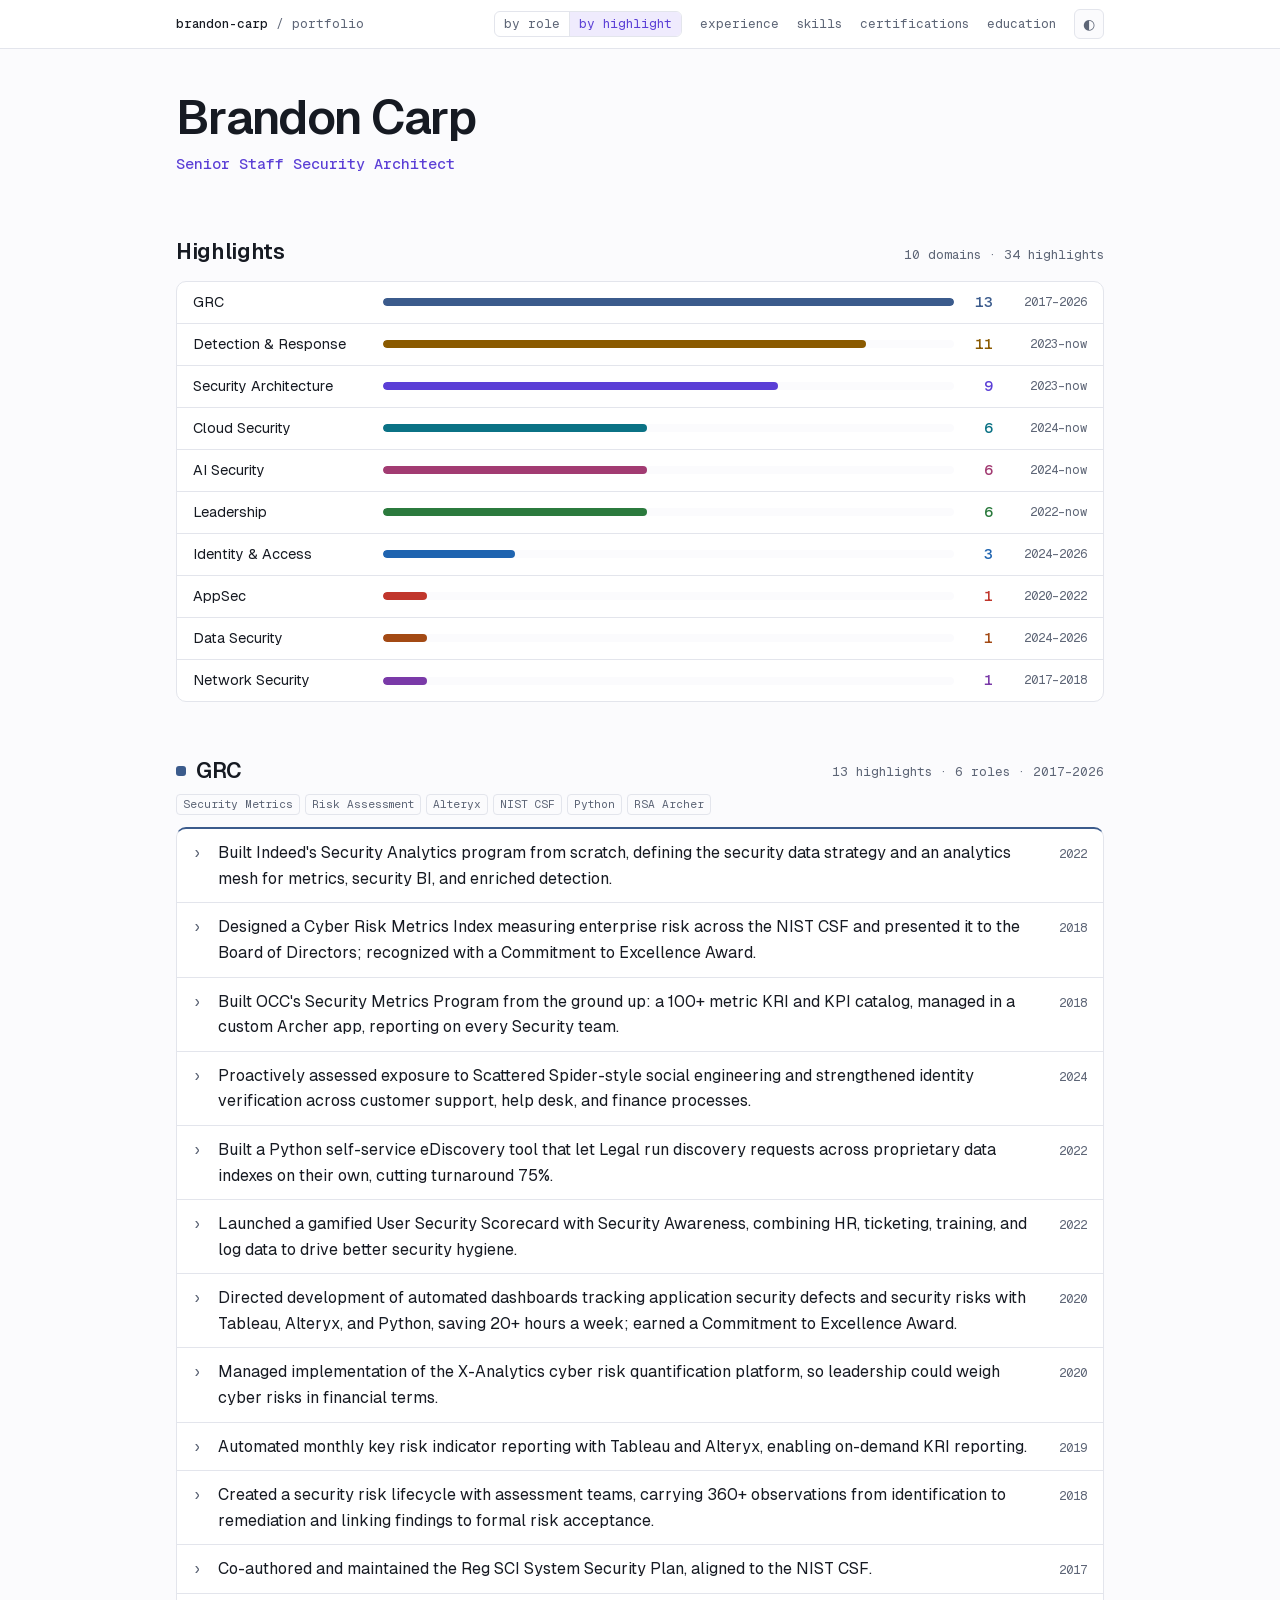
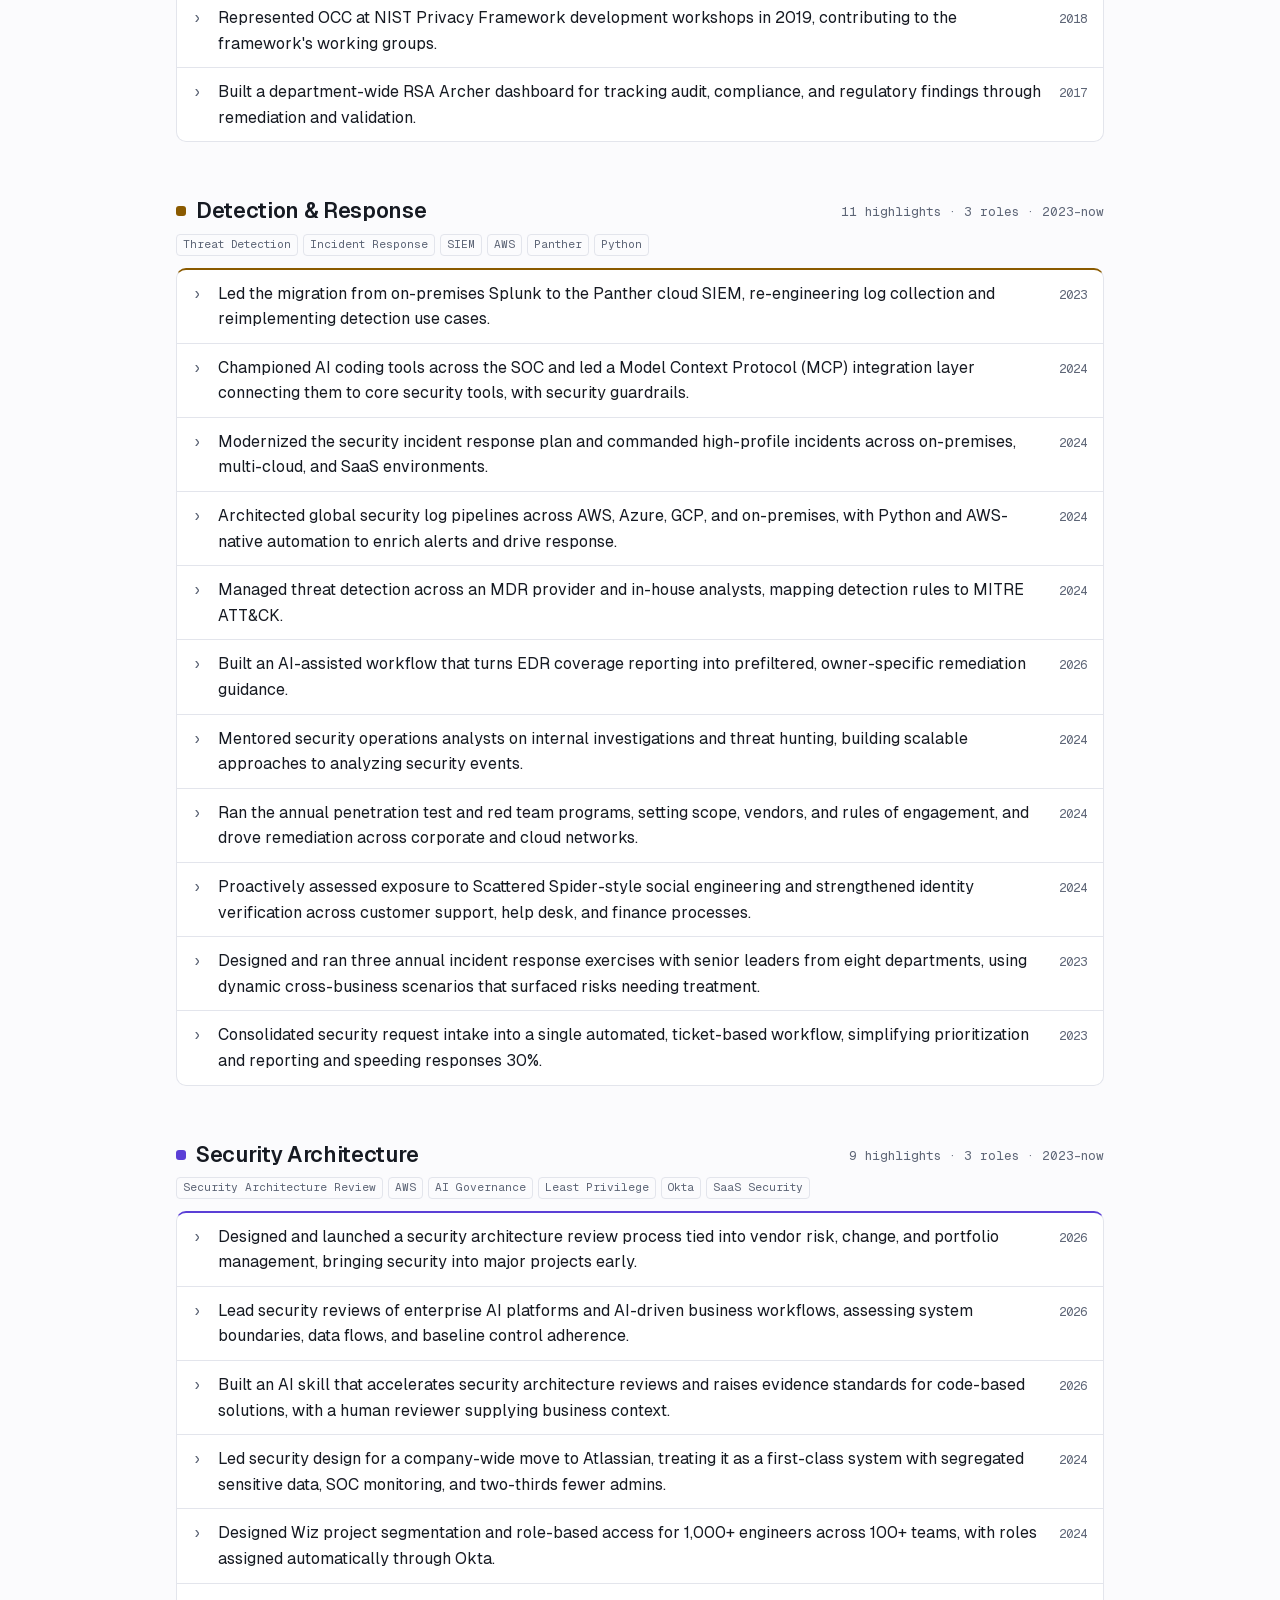
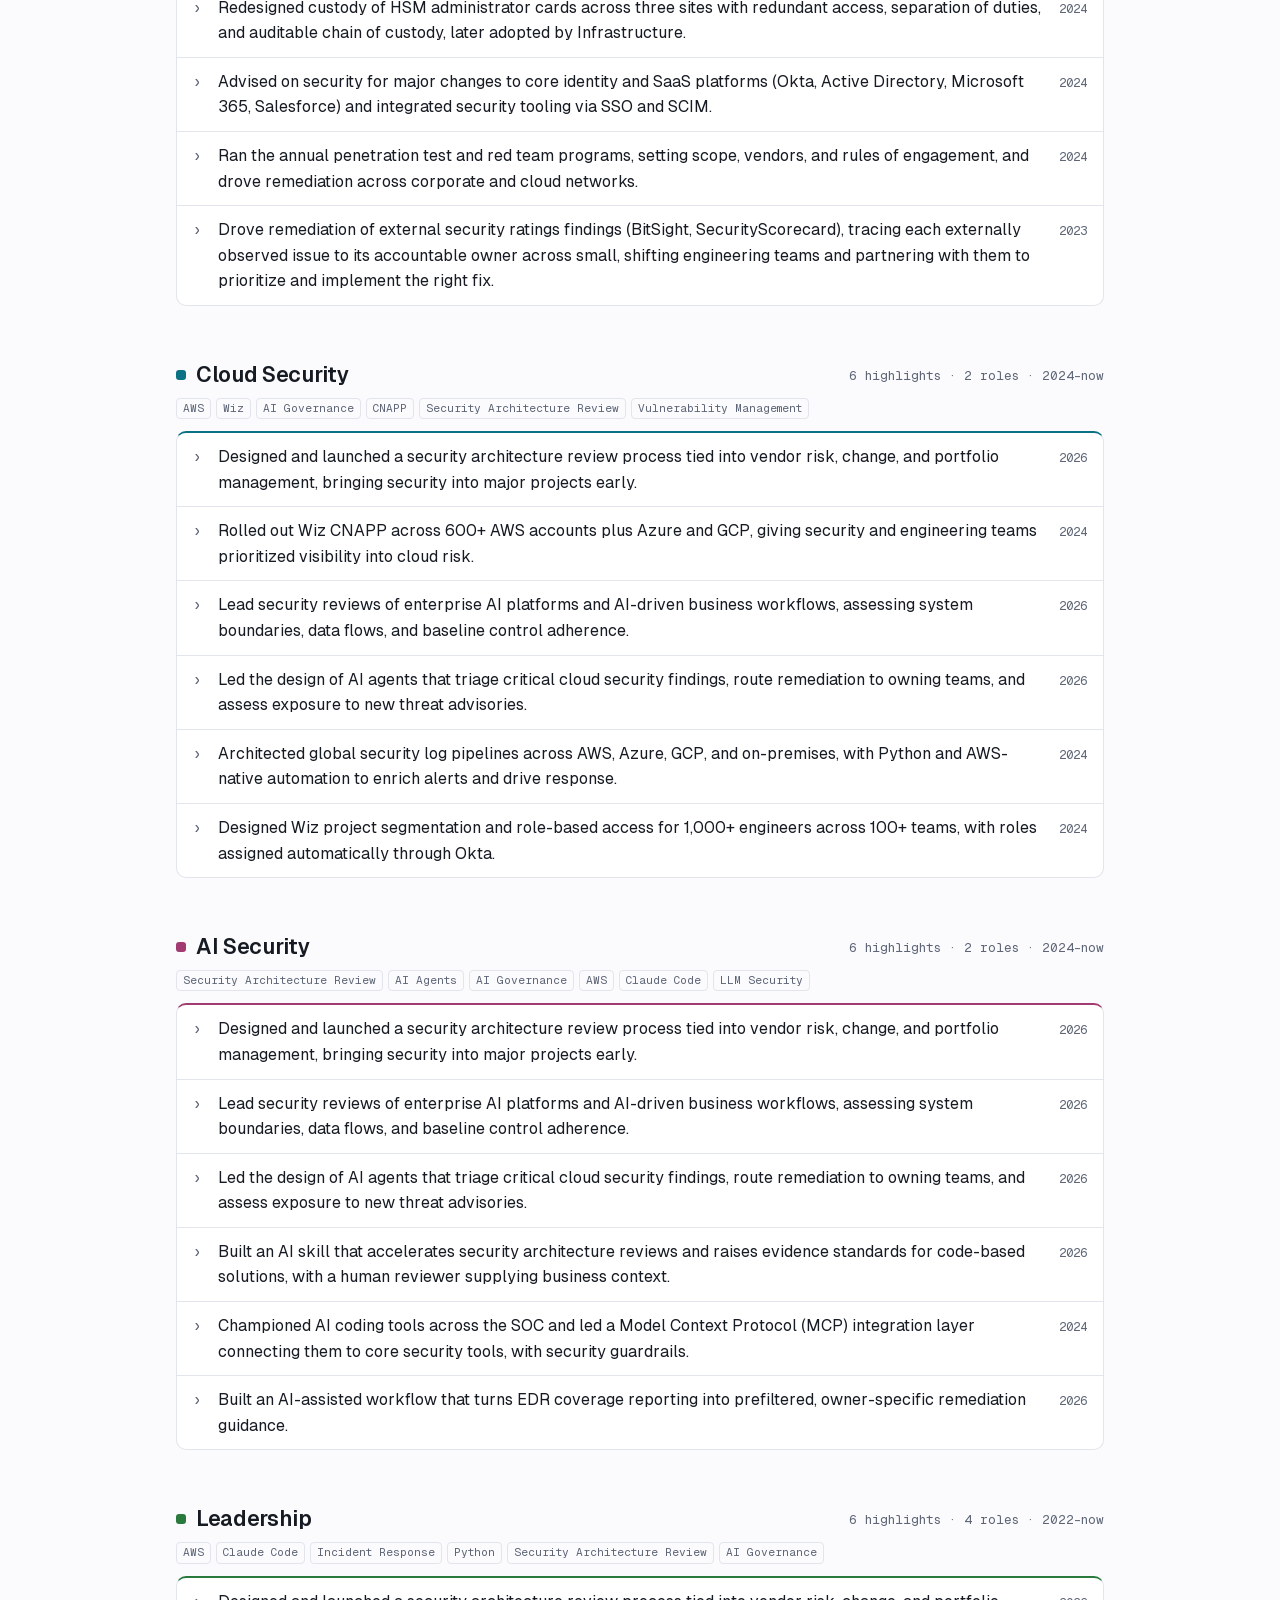
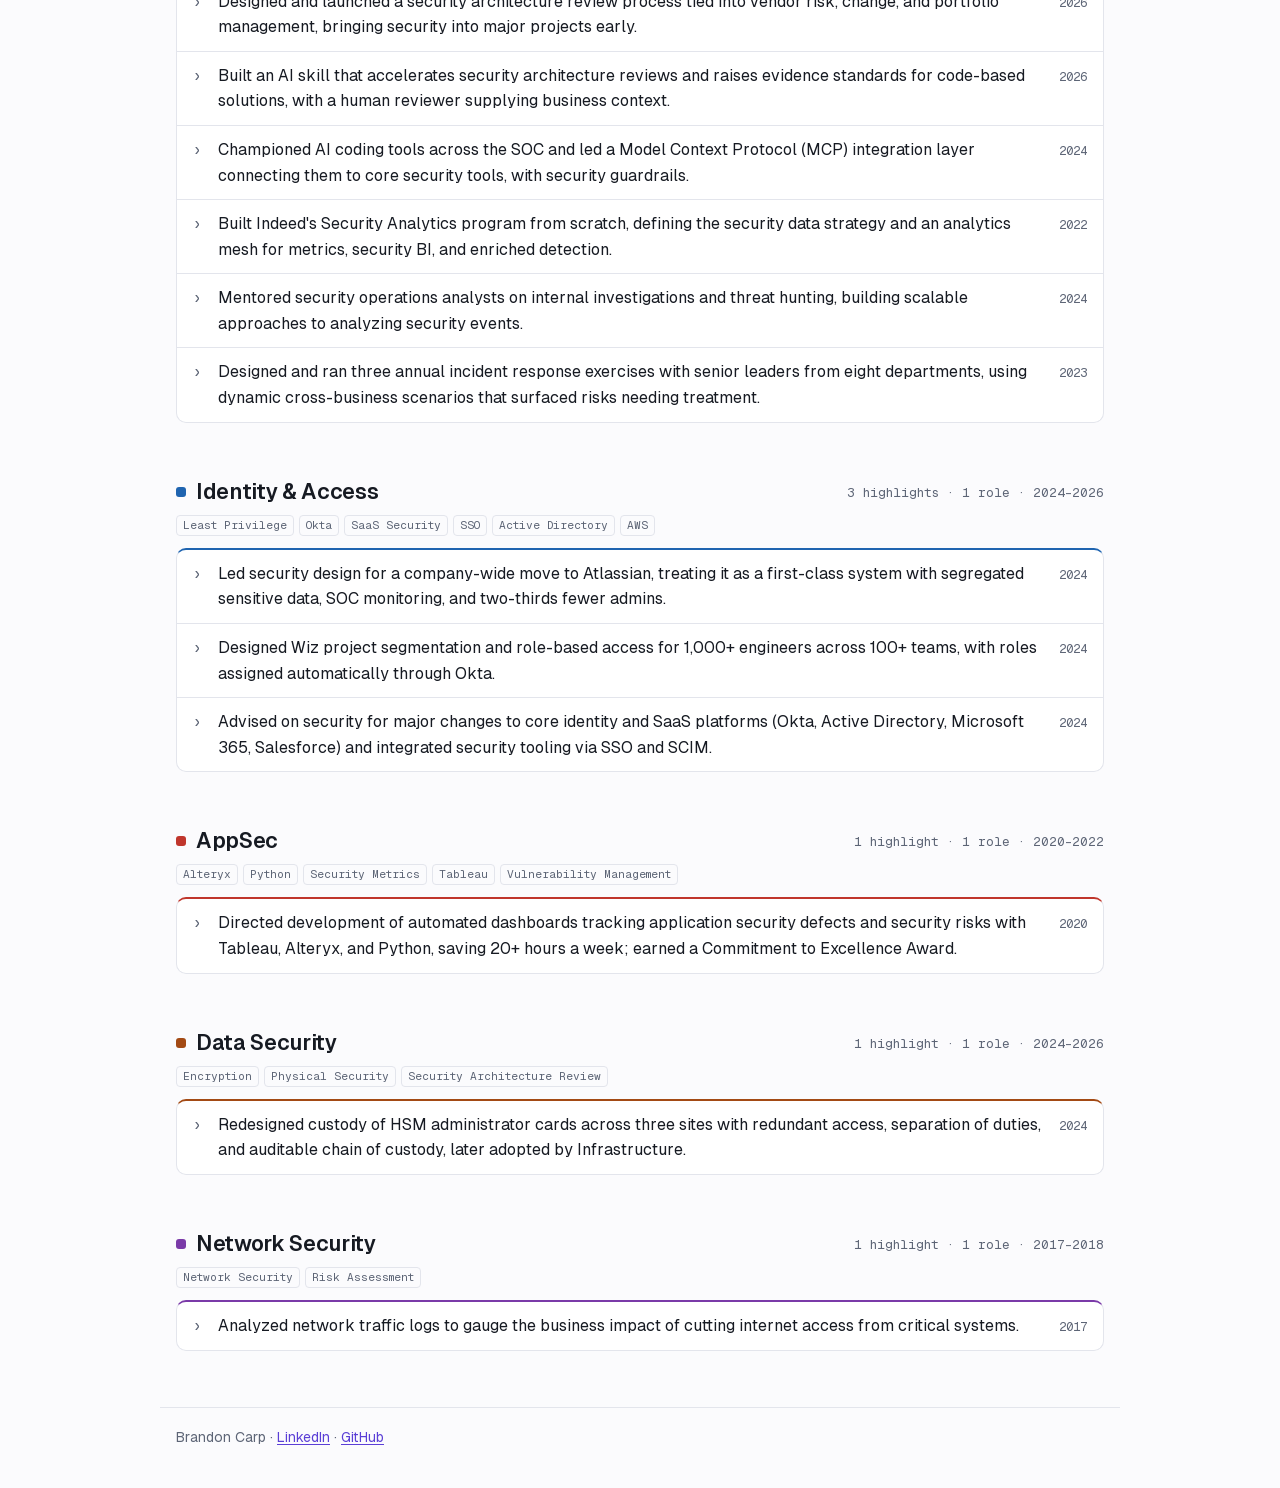
==== commit cfe7b1b6: "site: publish from resume-management@9747d03" ====
--- a/capabilities.html
+++ b/capabilities.html
@@ -3,11 +3,11 @@
 <head>
   <meta charset="utf-8">
   <meta name="viewport" content="width=device-width, initial-scale=1">
-  <title>Brandon Carp · by capability</title>
+  <title>Brandon Carp · by highlight</title>
   <meta name="description" content="Security architect whose career spans detection and response, cloud and identity security, AI security, and cyber risk governance. On Diligent&#39;s Security Architecture and Engineering team I lead architecture reviews, including enterprise AI platforms; before that I ran cloud security, threat detection, incident response, and offensive testing. Earlier, I built security metrics, risk, and analytics programs at Indeed and OCC.">
   <link rel="canonical" href="https://carpf1sh.github.io/resume/capabilities.html">
   <meta property="og:type" content="profile">
-  <meta property="og:title" content="Brandon Carp · by capability">
+  <meta property="og:title" content="Brandon Carp · by highlight">
   <meta property="og:description" content="Security architect whose career spans detection and response, cloud and identity security, AI security, and cyber risk governance. On Diligent&#39;s Security Architecture and Engineering team I lead architecture reviews, including enterprise AI platforms; before that I ran cloud security, threat detection, incident response, and offensive testing. Earlier, I built security metrics, risk, and analytics programs at Indeed and OCC.">
   <meta property="og:url" content="https://carpf1sh.github.io/resume/capabilities.html">
   <meta name="twitter:card" content="summary">
@@ -20,9 +20,10 @@
 <header class="bar">
   <div class="wrap">
     <a class="bar-id" href="./"><b>brandon-carp</b> / portfolio</a>
-    <nav aria-label="Views">
-      <span class="views"><a href="./">by role</a><a href="capabilities.html" aria-current="page">by capability</a></span>
-      <button class="theme" type="button" aria-label="Toggle dark mode" hidden>◐</button>
+    <nav aria-label="Sections">
+      <span class="views"><a href="./">by role</a><a href="capabilities.html" aria-current="page">by highlight</a></span>
+      <a href="./#experience">experience</a>
+<a href="./#skills">skills</a><a href="./#certifications">certifications</a><a href="./#education">education</a>      <button class="theme" type="button" aria-label="Toggle dark mode" hidden>◐</button>
     </nav>
   </div>
 </header>
@@ -34,7 +35,7 @@
 
   <section id="map" aria-labelledby="map-h">
     <div class="sec-head">
-      <h2 id="map-h">Capabilities</h2>
+      <h2 id="map-h">Highlights</h2>
       <span class="count">10 domains · 34 highlights</span>
     </div>
     <ol class="capmap">
--- a/style.css
+++ b/style.css
@@ -293,7 +293,7 @@
 .card .tags { margin-top: 10px; }
 .meta { font: 0.78rem/1.5 var(--f-mono); color: var(--muted); }
 
-/* --- view switch (by role / by capability) --- */
+/* --- view switch (by role / by highlight) --- */
 .views { display: inline-flex; border: 1px solid var(--line); border-radius: 6px; overflow: hidden; }
 .bar nav .views a { padding: 6px 9px; }
 .bar nav .views a + a { border-left: 1px solid var(--line); }
@@ -348,6 +348,7 @@
 .explainer main section > p, .explainer main li, .explainer main dd { max-width: 72ch; }
 .explainer main section > p + p { margin-top: 12px; }
 .explainer section > h2 { margin-bottom: 14px; }
+.explainer main section > p + :is(.layers, .cards) { margin-top: 16px; }
 code { font-family: var(--f-mono); font-size: 0.86em; background: var(--accent-wash); color: var(--text); border-radius: 4px; padding: 1px 5px; }
 .stats { list-style: none; margin: 28px 0 0; padding: 0; display: grid; gap: 0; grid-template-columns: repeat(auto-fit, minmax(150px, 1fr));
   border: 1px solid var(--line); border-radius: 10px; background: var(--surface); overflow: hidden; }
